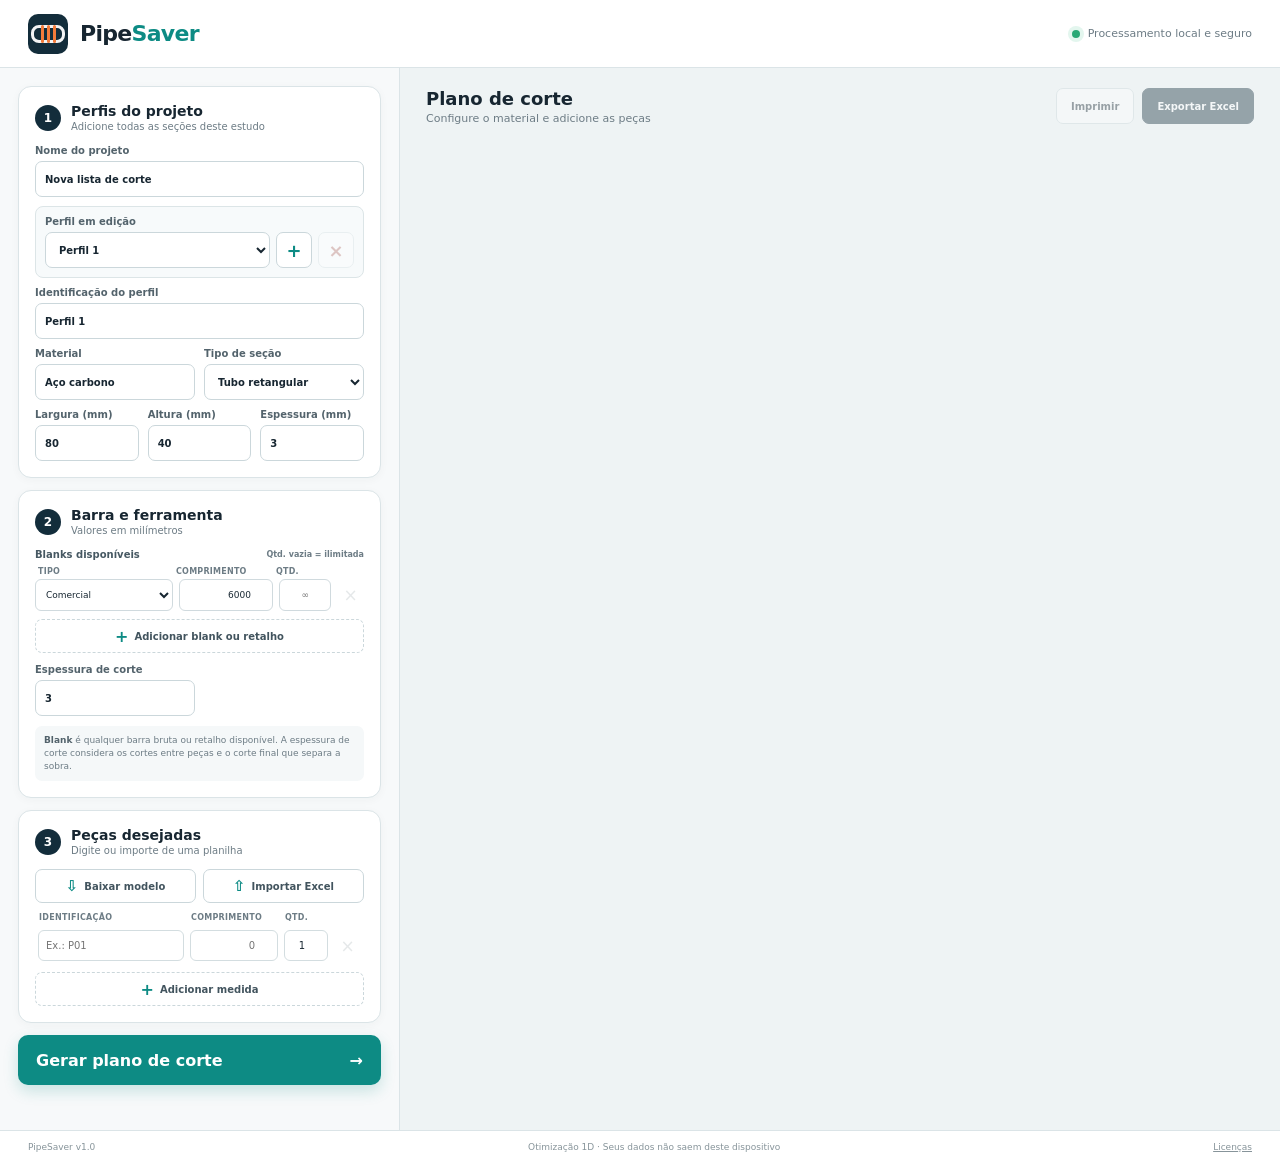
==== index.html @ cd0a976c "feat: cria PipeSaver com projetos multi-perfil" ====
<!doctype html>
<html lang="pt-BR">
<head>
  <meta charset="utf-8">
  <meta name="viewport" content="width=device-width, initial-scale=1">
  <meta name="description" content="PipeSaver — otimizador online de listas de corte para tubos, barras e perfis.">
  <title>PipeSaver — Lista de corte de tubos</title>
  <link rel="stylesheet" href="styles.css">
</head>
<body>
  <header class="topbar">
    <a class="brand" href="#" aria-label="PipeSaver">
      <span class="brand-mark" aria-hidden="true"><i></i><i></i><i></i></span>
      <span class="brand-name"><strong>Pipe</strong><b>Saver</b></span>
    </a>
    <div class="top-status"><span></span>Processamento local e seguro</div>
  </header>

  <main class="app-shell">
    <aside class="sidebar">
      <section class="panel">
        <div class="section-heading"><span>1</span><div><h2>Perfis do projeto</h2><p>Adicione todas as seções deste estudo</p></div></div>
        <label class="field full"><span>Nome do projeto</span><input id="projectName" value="Nova lista de corte" maxlength="80"></label>
        <div class="profile-switcher">
          <label class="field"><span>Perfil em edição</span><select id="profileSelect"></select></label>
          <button id="addProfileButton" type="button" title="Adicionar perfil" aria-label="Adicionar perfil">+</button>
          <button id="removeProfileButton" type="button" title="Remover perfil" aria-label="Remover perfil">×</button>
        </div>
        <label class="field full profile-name-field"><span>Identificação do perfil</span><input id="profileName" value="Perfil 1" maxlength="60" placeholder="Ex.: Tubo principal Ø60 × 3"></label>
        <div class="field-grid two">
          <label class="field"><span>Material</span><input id="material" value="Aço carbono" maxlength="50"></label>
          <label class="field"><span>Tipo de seção</span>
            <select id="sectionType">
              <option value="roundTube">Tubo redondo</option>
              <option value="squareTube">Tubo quadrado</option>
              <option value="rectTube" selected>Tubo retangular</option>
              <option value="roundBar">Barra redonda</option>
              <option value="flatBar">Barra chata</option>
              <option value="angle">Cantoneira</option>
              <option value="custom">Outro perfil</option>
            </select>
          </label>
        </div>
        <div id="dimensionFields" class="field-grid three dimensions"></div>
      </section>

      <section class="panel">
        <div class="section-heading"><span>2</span><div><h2>Barra e ferramenta</h2><p>Valores em milímetros</p></div></div>
        <div class="stock-heading"><strong>Blanks disponíveis</strong><small>Qtd. vazia = ilimitada</small></div>
        <div class="stock-columns"><span>Tipo</span><span>Comprimento</span><span>Qtd.</span><span></span></div>
        <div id="stockBody" class="stock-list"></div>
        <button id="addStockButton" class="add-row-button stock-add-button" type="button"><span>+</span> Adicionar blank ou retalho</button>
        <div class="tool-field">
          <label class="field"><span>Espessura de corte</span><input id="kerf" type="number" value="3" min="0" step="0.1"></label>
        </div>
        <p class="field-help"><strong>Blank</strong> é qualquer barra bruta ou retalho disponível. A espessura de corte considera os cortes entre peças e o corte final que separa a sobra.</p>
      </section>

      <section class="panel cuts-panel">
        <div class="section-heading"><span>3</span><div><h2>Peças desejadas</h2><p>Digite ou importe de uma planilha</p></div></div>
        <div class="import-actions">
          <button id="templateButton" class="ghost-button" type="button"><span aria-hidden="true">⇩</span> Baixar modelo</button>
          <label class="ghost-button import-button"><span aria-hidden="true">⇧</span> Importar Excel<input id="excelInput" type="file" accept=".xlsx,.xls,.csv" hidden></label>
        </div>
        <div class="cuts-table-wrap">
          <table class="cuts-table">
            <thead><tr><th>Identificação</th><th>Comprimento</th><th>Qtd.</th><th></th></tr></thead>
            <tbody id="cutsBody"></tbody>
          </table>
        </div>
        <button id="addCutButton" class="add-row-button" type="button"><span>+</span> Adicionar medida</button>
      </section>

      <button id="optimizeButton" class="primary-button" type="button"><span>Gerar plano de corte</span><span>→</span></button>
      <div id="message" class="message" role="status" aria-live="polite"></div>
    </aside>

    <section class="workspace">
      <div class="workspace-toolbar">
        <div><h1>Plano de corte</h1><p id="resultSubtitle">Configure o material e adicione as peças</p></div>
        <div class="toolbar-actions">
          <button id="printButton" class="secondary-button" disabled>Imprimir</button>
          <button id="exportButton" class="export-button" disabled>Exportar Excel</button>
        </div>
      </div>

      <section class="result-area">
        <div id="resultContent" hidden>
          <div class="metrics">
            <article><span class="metric-icon bars">▤</span><div><small>Barras necessárias</small><strong id="metricBars">—</strong></div></article>
            <article><span class="metric-icon usage">◔</span><div><small>Aproveitamento</small><strong id="metricUsage">—</strong></div></article>
            <article><span class="metric-icon pieces">◇</span><div><small>Peças</small><strong id="metricPieces">—</strong></div></article>
            <article><span class="metric-icon waste">↘</span><div><small>Sobra total</small><strong id="metricWaste">—</strong></div></article>
          </div>

          <div class="result-card visual-card">
            <div class="card-heading"><div><h2>Mapa das barras</h2><p>Cada cor representa uma medida da lista</p></div><span id="profileBadge" class="profile-badge"></span></div>
            <div id="barsVisual" class="bars-visual"></div>
          </div>

          <div class="result-card">
            <div class="card-heading"><div><h2>Lista de corte</h2><p>Padrões iguais são agrupados para facilitar a produção</p></div></div>
            <div class="result-table-wrap">
              <table class="result-table">
                <thead><tr><th>Perfil</th><th>Padrão</th><th>Blank utilizado</th><th>Qtd.</th><th>Sequência de cortes</th><th>Usado</th><th>Sobra/barra</th><th>Aproveitamento</th></tr></thead>
                <tbody id="patternsBody"></tbody>
              </table>
            </div>
          </div>
        </div>
      </section>
    </section>
  </main>

  <footer><span>PipeSaver v1.0</span><span>Otimização 1D · Seus dados não saem deste dispositivo</span><a href="THIRD_PARTY_NOTICES.md" target="_blank" rel="noopener">Licenças</a></footer>
  <script src="vendor/xlsx.full.min.js"></script>
  <script src="app.js"></script>
</body>
</html>
---- styles.css ----
:root {
  --ink: #172631;
  --muted: #6d7c85;
  --line: #dbe4e7;
  --panel: #fff;
  --bg: #eef3f4;
  --navy: #132d3b;
  --teal: #0d8b84;
  --teal-dark: #08726d;
  --teal-soft: #e8f7f5;
  --orange: #f47b3a;
  --danger: #bd453a;
  font-family: Inter, ui-sans-serif, system-ui, -apple-system, "Segoe UI", sans-serif;
}
* { box-sizing: border-box; }
html, body { min-height: 100%; }
body { margin: 0; color: var(--ink); background: var(--bg); }
button, input, select { font: inherit; }
button { color: inherit; }
.topbar { height: 68px; display: flex; align-items: center; justify-content: space-between; padding: 0 28px; background: #fff; border-bottom: 1px solid var(--line); }
.brand { display: flex; align-items: center; gap: 12px; color: inherit; text-decoration: none; }
.brand-mark { position: relative; width: 40px; height: 40px; display: flex; align-items: center; justify-content: center; gap: 3px; border-radius: 10px; background: var(--navy); overflow: hidden; }
.brand-mark::before { content: ''; position: absolute; width: 28px; height: 12px; border: 3px solid #fff; border-radius: 8px; opacity: .95; }
.brand-mark i { position: relative; z-index: 1; width: 3px; height: 18px; background: var(--orange); border-radius: 2px; }
.brand-name { display: flex; align-items: baseline; gap: 0; line-height: 1; white-space: nowrap; }
.brand strong, .brand b { display: block; margin: 0; font-size: 22px; letter-spacing: -.7px; }
.brand strong { font-weight: 800; }.brand b { color: var(--teal); }
.top-status { display: flex; align-items: center; gap: 8px; color: var(--muted); font-size: 11px; }
.top-status span { width: 8px; height: 8px; border-radius: 50%; background: #28a875; box-shadow: 0 0 0 4px #e3f6ee; }
.app-shell { min-height: calc(100vh - 100px); display: grid; grid-template-columns: 400px minmax(0,1fr); }
.sidebar { padding: 18px; overflow-y: auto; border-right: 1px solid var(--line); background: #f7f9fa; }
.panel { margin-bottom: 12px; padding: 16px; border: 1px solid var(--line); border-radius: 13px; background: var(--panel); box-shadow: 0 2px 10px rgba(21,45,58,.035); }
.section-heading { display: flex; align-items: center; gap: 10px; margin-bottom: 13px; }
.section-heading > span { flex: 0 0 26px; width: 26px; height: 26px; display: grid; place-items: center; border-radius: 50%; background: var(--navy); color: #fff; font-size: 12px; font-weight: 800; }
.section-heading h2 { margin: 0; font-size: 14px; }.section-heading p { margin: 2px 0 0; color: var(--muted); font-size: 10px; }
.field-grid { display: grid; gap: 9px; }.field-grid.two { grid-template-columns: 1fr 1fr; }.field-grid.three { grid-template-columns: repeat(3,1fr); }
.field { min-width: 0; display: block; color: #53636c; font-size: 10px; font-weight: 700; }.field.full { margin-bottom: 9px; }
.field input, .field select { width: 100%; height: 36px; margin-top: 5px; padding: 7px 9px; border: 1px solid #cbd7db; border-radius: 7px; outline: none; background: #fff; color: var(--ink); }
.field input:focus, .field select:focus, .cut-input:focus { border-color: var(--teal); box-shadow: 0 0 0 2px rgba(13,139,132,.11); }
.dimensions { margin-top: 9px; }.dimensions:empty { display: none; }
.profile-switcher { display: grid; grid-template-columns: minmax(0,1fr) 36px 36px; align-items: end; gap: 6px; margin-bottom: 9px; padding: 9px; border: 1px solid #dce5e7; border-radius: 8px; background: #f7fafb; }.profile-switcher button { width: 36px; height: 36px; padding: 0; border: 1px solid #cbd7db; border-radius: 7px; background: #fff; color: var(--teal); font-size: 18px; font-weight: 800; cursor: pointer; }.profile-switcher button:hover:not(:disabled) { border-color: var(--teal); background: var(--teal-soft); }.profile-switcher button:last-child { color: #a34d45; }.profile-switcher button:disabled { opacity: .3; cursor: default; }.profile-name-field { margin-top: 0; }
.field-help { margin: 10px 0 0; padding: 8px 9px; border-radius: 7px; background: #f5f8f9; color: var(--muted); font-size: 9px; line-height: 1.45; }.field-help strong { color: #52626b; }
.stock-heading { display: flex; align-items: center; justify-content: space-between; gap: 8px; margin-bottom: 7px; color: #465862; font-size: 10px; }.stock-heading small { color: var(--muted); font-size: 8px; font-weight: 600; }
.stock-columns, .stock-row { display: grid; grid-template-columns: minmax(0,1fr) 94px 52px 27px; gap: 6px; }
.stock-columns { padding: 0 3px 3px; color: var(--muted); font-size: 8px; font-weight: 750; text-transform: uppercase; letter-spacing: .03em; }
.stock-list { display: grid; gap: 6px; }.stock-row { align-items: center; }.stock-row input, .stock-row select { width: 100%; height: 32px; padding: 5px 6px; border: 1px solid #d0dade; border-radius: 6px; background: #fff; color: var(--ink); font-size: 9px; outline: none; }.stock-row input:focus, .stock-row select:focus { border-color: var(--teal); box-shadow: 0 0 0 2px rgba(13,139,132,.1); }.stock-length, .stock-quantity { text-align: right; }
.remove-stock { width: 27px; height: 31px; padding: 0; border: 0; border-radius: 5px; background: transparent; color: #99a6ac; font-size: 17px; cursor: pointer; }.remove-stock:hover:not(:disabled) { color: var(--danger); background: #fff0ee; }.remove-stock:disabled { opacity: .25; cursor: default; }
.stock-add-button { margin-top: 8px; }.tool-field { width: calc(50% - 5px); margin-top: 11px; }
.import-actions { display: grid; grid-template-columns: 1fr 1fr; gap: 7px; margin-bottom: 10px; }
.ghost-button, .add-row-button { min-height: 34px; display: flex; align-items: center; justify-content: center; gap: 6px; border: 1px solid #cbd7db; border-radius: 7px; background: #fff; color: #42545e; font-size: 10px; font-weight: 750; cursor: pointer; }
.ghost-button:hover, .add-row-button:hover { border-color: var(--teal); color: var(--teal-dark); background: var(--teal-soft); }
.ghost-button span { color: var(--teal); font-size: 15px; }.import-button { position: relative; }
.cuts-table-wrap { overflow: visible; }
table { width: 100%; border-collapse: collapse; }
.cuts-table th { padding: 0 4px 5px; color: var(--muted); font-size: 8px; font-weight: 750; text-align: left; text-transform: uppercase; letter-spacing: .035em; }
.cuts-table th:nth-child(2) { width: 94px; }.cuts-table th:nth-child(3) { width: 50px; }.cuts-table th:last-child { width: 28px; }
.cuts-table td { padding: 3px; }
.cut-input { width: 100%; height: 31px; padding: 5px 7px; border: 1px solid #d3dde0; border-radius: 6px; outline: none; color: var(--ink); font-size: 10px; }
.cut-length, .cut-quantity { text-align: right; }
.remove-cut { width: 27px; height: 30px; border: 0; border-radius: 5px; background: transparent; color: #99a6ac; font-size: 17px; cursor: pointer; }.remove-cut:hover:not(:disabled) { color: var(--danger); background: #fff0ee; }.remove-cut:disabled { opacity: .25; cursor: default; }
.add-row-button { width: 100%; margin-top: 8px; border-style: dashed; }.add-row-button span { color: var(--teal); font-size: 16px; }
.primary-button { width: 100%; height: 50px; display: flex; align-items: center; justify-content: space-between; padding: 0 18px; border: 0; border-radius: 10px; background: var(--teal); color: #fff; font-weight: 800; cursor: pointer; box-shadow: 0 6px 15px rgba(13,139,132,.2); }.primary-button:hover { background: var(--teal-dark); }.primary-button:disabled { opacity: .55; cursor: wait; }
.message { min-height: 19px; margin: 8px 4px 0; color: var(--muted); font-size: 10px; line-height: 1.4; }.message.error { color: var(--danger); }.message.success { color: #167458; }
.workspace { min-width: 0; padding: 0 26px 28px; background: var(--bg); }
.workspace-toolbar { min-height: 76px; display: flex; align-items: center; gap: 16px; }
.workspace-toolbar h1 { margin: 0; font-size: 18px; }.workspace-toolbar p { margin: 3px 0 0; color: var(--muted); font-size: 11px; }
.toolbar-actions { margin-left: auto; display: flex; gap: 8px; }.toolbar-actions button { height: 36px; padding: 0 14px; border-radius: 7px; font-size: 10px; font-weight: 750; cursor: pointer; }
.secondary-button { border: 1px solid #cbd7db; background: #fff; }.export-button { border: 1px solid var(--navy); background: var(--navy); color: #fff; }.toolbar-actions button:disabled { opacity: .4; cursor: default; }
.result-area { min-height: 0; }
.metrics { display: grid; grid-template-columns: repeat(4,1fr); gap: 12px; margin-bottom: 13px; }
.metrics article { min-width: 0; min-height: 69px; display: flex; align-items: center; gap: 11px; padding: 12px; border: 1px solid var(--line); border-radius: 10px; background: #fff; }
.metric-icon { flex: 0 0 37px; width: 37px; height: 37px; display: grid; place-items: center; border-radius: 8px; font-weight: 850; }.metric-icon.bars { color: var(--teal); background: var(--teal-soft); }.metric-icon.usage { color: var(--orange); background: #fff0e8; }.metric-icon.pieces { color: #5574a0; background: #edf3fb; }.metric-icon.waste { color: #916b32; background: #f8f2e7; }
.metrics small { display: block; overflow: hidden; color: var(--muted); font-size: 9px; white-space: nowrap; text-overflow: ellipsis; }.metrics strong { display: block; margin-top: 2px; font-size: 17px; }
.result-card { margin-bottom: 13px; padding: 17px; border: 1px solid var(--line); border-radius: 11px; background: #fff; box-shadow: 0 2px 10px rgba(21,45,58,.03); }
.card-heading { display: flex; align-items: center; gap: 12px; margin-bottom: 15px; }.card-heading h2 { margin: 0; font-size: 14px; }.card-heading p { margin: 3px 0 0; color: var(--muted); font-size: 10px; }
.profile-badge { margin-left: auto; padding: 6px 9px; border-radius: 6px; background: #f1f5f6; color: #53646d; font-size: 9px; font-weight: 750; }
.bars-visual { display: grid; gap: 13px; max-height: 410px; overflow-y: auto; padding-right: 5px; }
.profile-result-heading { display: flex; align-items: center; justify-content: space-between; gap: 12px; margin: 5px 0 -3px; padding: 8px 10px; border-left: 3px solid var(--teal); border-radius: 4px; background: #f2f7f7; color: #344952; font-size: 10px; font-weight: 800; }.profile-result-heading span { color: var(--muted); font-size: 8px; font-weight: 650; }
.bar-row { display: grid; grid-template-columns: 78px minmax(180px,1fr) 88px; align-items: center; gap: 10px; }
.bar-label { font-size: 9px; font-weight: 800; color: #52636c; }.bar-label small { display: block; margin-top: 2px; color: var(--muted); font-size: 7px; font-weight: 650; }.bar-track { position: relative; height: 35px; display: flex; overflow: hidden; border: 1px solid #9cafb5; border-radius: 6px; background: repeating-linear-gradient(135deg,#f2f5f6,#f2f5f6 5px,#e8edef 5px,#e8edef 10px); }
.bar-piece { position: relative; min-width: 2px; display: grid; place-items: center; border-right: 1px solid rgba(255,255,255,.9); color: #fff; font-size: 8px; font-weight: 800; text-shadow: 0 1px 2px rgba(0,0,0,.25); white-space: nowrap; overflow: hidden; }
.bar-kerf { flex: 0 0 auto; min-width: 1px; background: #243a45; opacity: .88; }
.bar-waste-label { color: var(--muted); font-size: 9px; text-align: right; }.bar-waste-label strong { color: #57676f; }
.result-table-wrap { overflow-x: auto; }.result-table { min-width: 790px; }.result-table th { padding: 8px 9px; border-bottom: 1px solid var(--line); background: #f7f9fa; color: #63727a; font-size: 8px; text-align: left; text-transform: uppercase; letter-spacing: .035em; }.result-table td { padding: 10px 9px; border-bottom: 1px solid #edf1f2; color: #40515a; font-size: 10px; vertical-align: top; }.result-table tr:last-child td { border-bottom: 0; }.pattern-code { color: var(--teal-dark); font-weight: 850; }.cut-sequence { line-height: 1.55; }.cut-chip { display: inline-block; margin: 0 4px 3px 0; padding: 3px 6px; border-radius: 4px; background: #eff4f5; white-space: nowrap; }
footer { height: 32px; display: flex; align-items: center; justify-content: space-between; padding: 0 28px; border-top: 1px solid var(--line); background: #fff; color: #87949a; font-size: 9px; } footer a { color: inherit; }
@media (max-width: 1050px) { .app-shell { grid-template-columns: 350px minmax(0,1fr); }.sidebar { padding: 13px; }.workspace { padding: 0 15px 20px; }.metrics { grid-template-columns: 1fr 1fr; }.top-status { display: none; } }
@media (max-width: 760px) { .topbar { height: 62px; padding: 0 15px; }.app-shell { display: block; }.sidebar { overflow: visible; border-right: 0; }.workspace { padding-top: 4px; }.bar-row { grid-template-columns: 45px minmax(150px,1fr); }.bar-waste-label { grid-column: 2; }.metrics { grid-template-columns: 1fr 1fr; } footer { padding: 0 15px; } }
@media print { .topbar, .sidebar, .toolbar-actions, footer { display: none !important; }.app-shell { display: block; }.workspace { padding: 0; }.result-card, .metrics article { break-inside: avoid; box-shadow: none; }.bars-visual { max-height: none; overflow: visible; } }
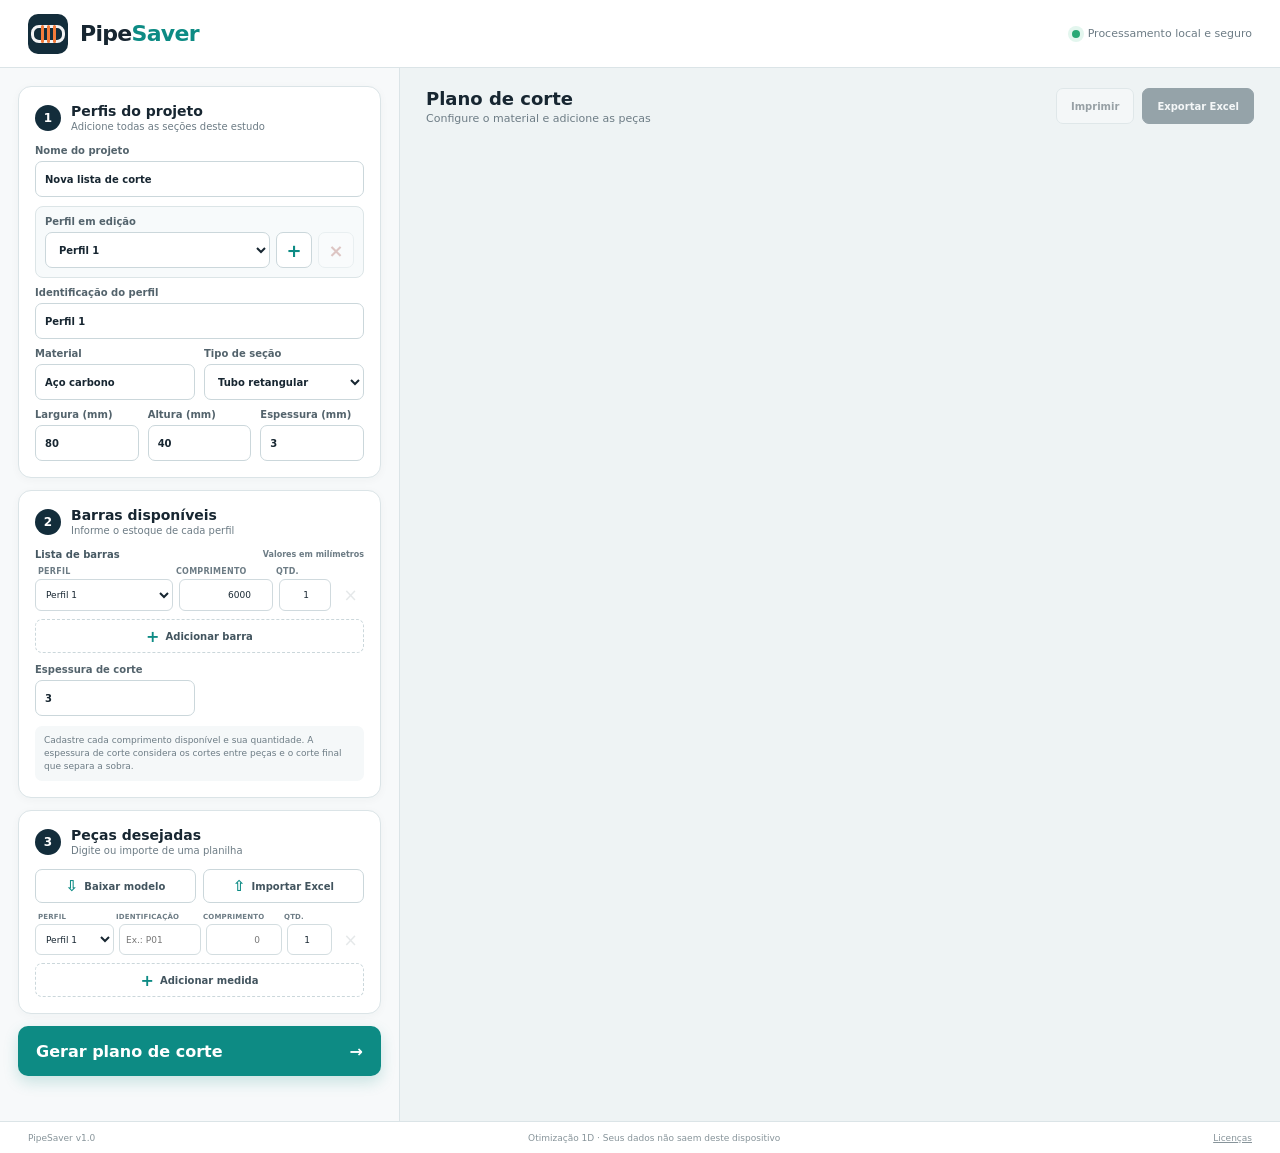
==== commit 354b3fb5: "feat: separa cadastros de perfis barras e cortes" ====
--- a/index.html
+++ b/index.html
@@ -45,15 +45,15 @@
       </section>
 
       <section class="panel">
-        <div class="section-heading"><span>2</span><div><h2>Barra e ferramenta</h2><p>Valores em milímetros</p></div></div>
-        <div class="stock-heading"><strong>Blanks disponíveis</strong><small>Qtd. vazia = ilimitada</small></div>
-        <div class="stock-columns"><span>Tipo</span><span>Comprimento</span><span>Qtd.</span><span></span></div>
+        <div class="section-heading"><span>2</span><div><h2>Barras disponíveis</h2><p>Informe o estoque de cada perfil</p></div></div>
+        <div class="stock-heading"><strong>Lista de barras</strong><small>Valores em milímetros</small></div>
+        <div class="stock-columns"><span>Perfil</span><span>Comprimento</span><span>Qtd.</span><span></span></div>
         <div id="stockBody" class="stock-list"></div>
-        <button id="addStockButton" class="add-row-button stock-add-button" type="button"><span>+</span> Adicionar blank ou retalho</button>
+        <button id="addStockButton" class="add-row-button stock-add-button" type="button"><span>+</span> Adicionar barra</button>
         <div class="tool-field">
           <label class="field"><span>Espessura de corte</span><input id="kerf" type="number" value="3" min="0" step="0.1"></label>
         </div>
-        <p class="field-help"><strong>Blank</strong> é qualquer barra bruta ou retalho disponível. A espessura de corte considera os cortes entre peças e o corte final que separa a sobra.</p>
+        <p class="field-help">Cadastre cada comprimento disponível e sua quantidade. A espessura de corte considera os cortes entre peças e o corte final que separa a sobra.</p>
       </section>
 
       <section class="panel cuts-panel">
@@ -62,12 +62,8 @@
           <button id="templateButton" class="ghost-button" type="button"><span aria-hidden="true">⇩</span> Baixar modelo</button>
           <label class="ghost-button import-button"><span aria-hidden="true">⇧</span> Importar Excel<input id="excelInput" type="file" accept=".xlsx,.xls,.csv" hidden></label>
         </div>
-        <div class="cuts-table-wrap">
-          <table class="cuts-table">
-            <thead><tr><th>Identificação</th><th>Comprimento</th><th>Qtd.</th><th></th></tr></thead>
-            <tbody id="cutsBody"></tbody>
-          </table>
-        </div>
+        <div class="cut-columns"><span>Perfil</span><span>Identificação</span><span>Comprimento</span><span>Qtd.</span><span></span></div>
+        <div id="cutsBody" class="cuts-list"></div>
         <button id="addCutButton" class="add-row-button" type="button"><span>+</span> Adicionar medida</button>
       </section>
 
@@ -87,7 +83,7 @@
       <section class="result-area">
         <div id="resultContent" hidden>
           <div class="metrics">
-            <article><span class="metric-icon bars">▤</span><div><small>Barras necessárias</small><strong id="metricBars">—</strong></div></article>
+            <article><span class="metric-icon bars">▤</span><div><small>Barras utilizadas</small><strong id="metricBars">—</strong></div></article>
             <article><span class="metric-icon usage">◔</span><div><small>Aproveitamento</small><strong id="metricUsage">—</strong></div></article>
             <article><span class="metric-icon pieces">◇</span><div><small>Peças</small><strong id="metricPieces">—</strong></div></article>
             <article><span class="metric-icon waste">↘</span><div><small>Sobra total</small><strong id="metricWaste">—</strong></div></article>
@@ -102,7 +98,7 @@
             <div class="card-heading"><div><h2>Lista de corte</h2><p>Padrões iguais são agrupados para facilitar a produção</p></div></div>
             <div class="result-table-wrap">
               <table class="result-table">
-                <thead><tr><th>Perfil</th><th>Padrão</th><th>Blank utilizado</th><th>Qtd.</th><th>Sequência de cortes</th><th>Usado</th><th>Sobra/barra</th><th>Aproveitamento</th></tr></thead>
+                <thead><tr><th>Perfil</th><th>Padrão</th><th>Barra utilizada</th><th>Qtd.</th><th>Sequência de cortes</th><th>Usado</th><th>Sobra/barra</th><th>Aproveitamento</th></tr></thead>
                 <tbody id="patternsBody"></tbody>
               </table>
             </div>
--- a/styles.css
+++ b/styles.css
@@ -50,15 +50,15 @@
 .ghost-button, .add-row-button { min-height: 34px; display: flex; align-items: center; justify-content: center; gap: 6px; border: 1px solid #cbd7db; border-radius: 7px; background: #fff; color: #42545e; font-size: 10px; font-weight: 750; cursor: pointer; }
 .ghost-button:hover, .add-row-button:hover { border-color: var(--teal); color: var(--teal-dark); background: var(--teal-soft); }
 .ghost-button span { color: var(--teal); font-size: 15px; }.import-button { position: relative; }
-.cuts-table-wrap { overflow: visible; }
-table { width: 100%; border-collapse: collapse; }
-.cuts-table th { padding: 0 4px 5px; color: var(--muted); font-size: 8px; font-weight: 750; text-align: left; text-transform: uppercase; letter-spacing: .035em; }
-.cuts-table th:nth-child(2) { width: 94px; }.cuts-table th:nth-child(3) { width: 50px; }.cuts-table th:last-child { width: 28px; }
-.cuts-table td { padding: 3px; }
-.cut-input { width: 100%; height: 31px; padding: 5px 7px; border: 1px solid #d3dde0; border-radius: 6px; outline: none; color: var(--ink); font-size: 10px; }
+.cut-columns, .cut-row { display: grid; grid-template-columns: minmax(0,1fr) 82px 76px 45px 27px; gap: 5px; }
+.cut-columns { padding: 0 3px 3px; color: var(--muted); font-size: 7px; font-weight: 750; text-transform: uppercase; letter-spacing: .025em; }
+.cuts-list { display: grid; gap: 6px; }
+.cut-row { align-items: center; }
+.cut-input { width: 100%; height: 31px; padding: 5px 6px; border: 1px solid #d3dde0; border-radius: 6px; outline: none; background: #fff; color: var(--ink); font-size: 9px; }
 .cut-length, .cut-quantity { text-align: right; }
 .remove-cut { width: 27px; height: 30px; border: 0; border-radius: 5px; background: transparent; color: #99a6ac; font-size: 17px; cursor: pointer; }.remove-cut:hover:not(:disabled) { color: var(--danger); background: #fff0ee; }.remove-cut:disabled { opacity: .25; cursor: default; }
 .add-row-button { width: 100%; margin-top: 8px; border-style: dashed; }.add-row-button span { color: var(--teal); font-size: 16px; }
+table { width: 100%; border-collapse: collapse; }
 .primary-button { width: 100%; height: 50px; display: flex; align-items: center; justify-content: space-between; padding: 0 18px; border: 0; border-radius: 10px; background: var(--teal); color: #fff; font-weight: 800; cursor: pointer; box-shadow: 0 6px 15px rgba(13,139,132,.2); }.primary-button:hover { background: var(--teal-dark); }.primary-button:disabled { opacity: .55; cursor: wait; }
 .message { min-height: 19px; margin: 8px 4px 0; color: var(--muted); font-size: 10px; line-height: 1.4; }.message.error { color: var(--danger); }.message.success { color: #167458; }
 .workspace { min-width: 0; padding: 0 26px 28px; background: var(--bg); }
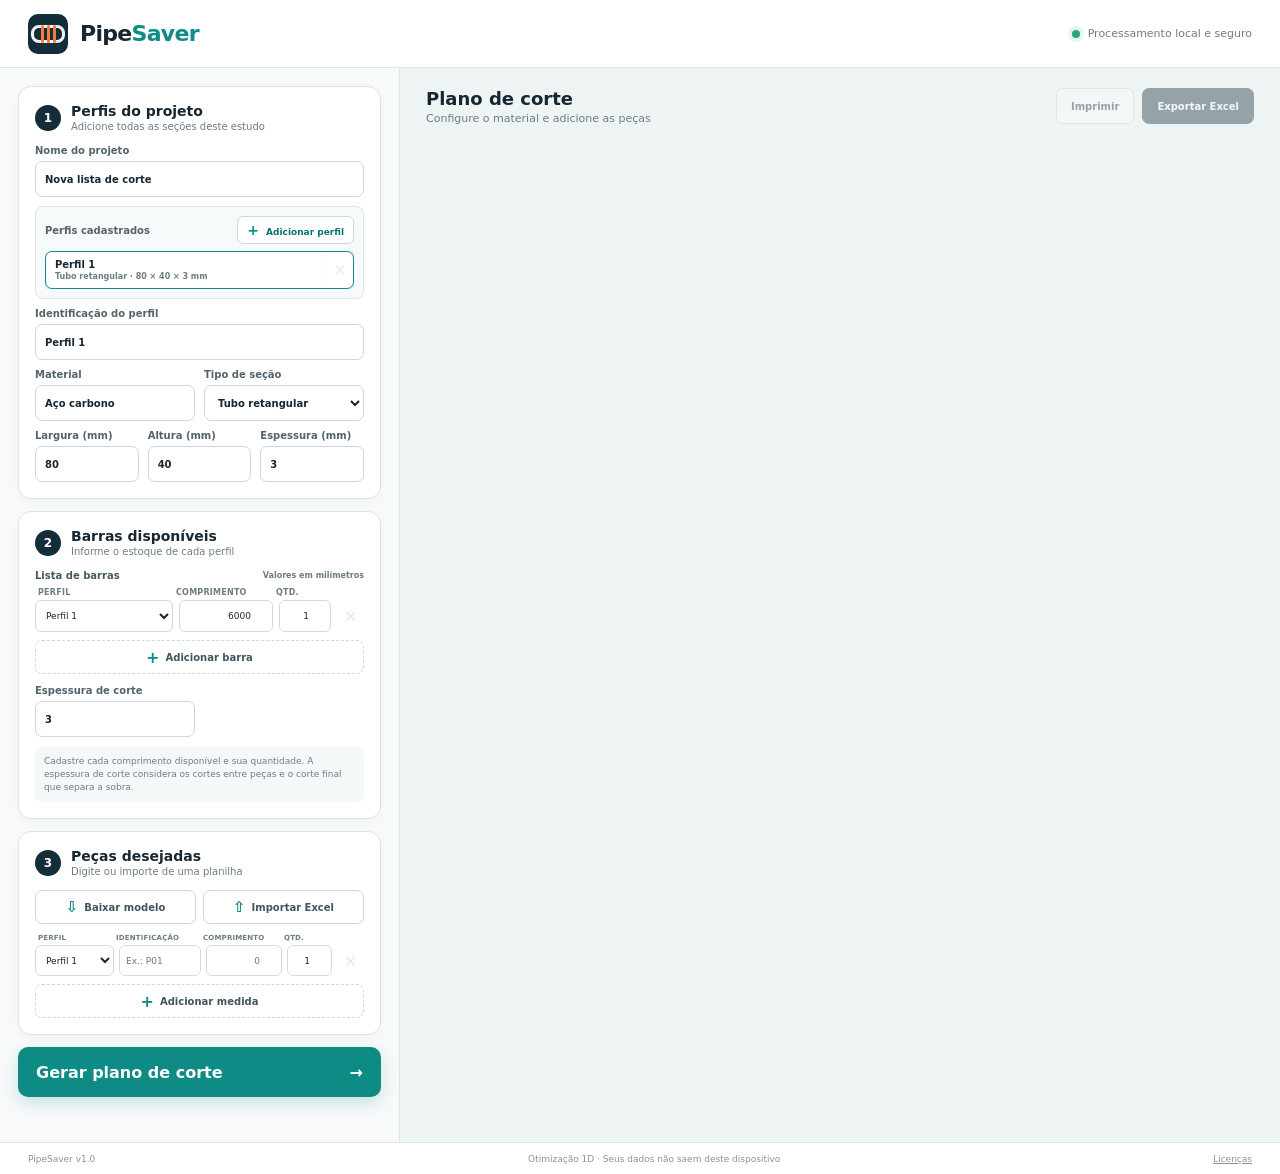
==== commit 25506558: "feat: exibe perfis cadastrados em lista" ====
--- a/index.html
+++ b/index.html
@@ -22,9 +22,8 @@
         <div class="section-heading"><span>1</span><div><h2>Perfis do projeto</h2><p>Adicione todas as seções deste estudo</p></div></div>
         <label class="field full"><span>Nome do projeto</span><input id="projectName" value="Nova lista de corte" maxlength="80"></label>
         <div class="profile-switcher">
-          <label class="field"><span>Perfil em edição</span><select id="profileSelect"></select></label>
-          <button id="addProfileButton" type="button" title="Adicionar perfil" aria-label="Adicionar perfil">+</button>
-          <button id="removeProfileButton" type="button" title="Remover perfil" aria-label="Remover perfil">×</button>
+          <div class="profile-list-heading"><span>Perfis cadastrados</span><button id="addProfileButton" type="button"><b>+</b> Adicionar perfil</button></div>
+          <div id="profileList" class="profile-list" role="listbox" aria-label="Perfis cadastrados"></div>
         </div>
         <label class="field full profile-name-field"><span>Identificação do perfil</span><input id="profileName" value="Perfil 1" maxlength="60" placeholder="Ex.: Tubo principal Ø60 × 3"></label>
         <div class="field-grid two">
--- a/styles.css
+++ b/styles.css
@@ -38,7 +38,15 @@
 .field input, .field select { width: 100%; height: 36px; margin-top: 5px; padding: 7px 9px; border: 1px solid #cbd7db; border-radius: 7px; outline: none; background: #fff; color: var(--ink); }
 .field input:focus, .field select:focus, .cut-input:focus { border-color: var(--teal); box-shadow: 0 0 0 2px rgba(13,139,132,.11); }
 .dimensions { margin-top: 9px; }.dimensions:empty { display: none; }
-.profile-switcher { display: grid; grid-template-columns: minmax(0,1fr) 36px 36px; align-items: end; gap: 6px; margin-bottom: 9px; padding: 9px; border: 1px solid #dce5e7; border-radius: 8px; background: #f7fafb; }.profile-switcher button { width: 36px; height: 36px; padding: 0; border: 1px solid #cbd7db; border-radius: 7px; background: #fff; color: var(--teal); font-size: 18px; font-weight: 800; cursor: pointer; }.profile-switcher button:hover:not(:disabled) { border-color: var(--teal); background: var(--teal-soft); }.profile-switcher button:last-child { color: #a34d45; }.profile-switcher button:disabled { opacity: .3; cursor: default; }.profile-name-field { margin-top: 0; }
+.profile-switcher { margin-bottom: 9px; padding: 9px; border: 1px solid #dce5e7; border-radius: 8px; background: #f7fafb; }
+.profile-list-heading { display: flex; align-items: center; justify-content: space-between; gap: 8px; margin-bottom: 7px; color: #53636c; font-size: 10px; font-weight: 750; }
+.profile-list-heading button { min-height: 28px; padding: 0 9px; border: 1px solid #cbd7db; border-radius: 6px; background: #fff; color: var(--teal-dark); font-size: 9px; font-weight: 800; cursor: pointer; }.profile-list-heading button b { margin-right: 4px; color: var(--teal); font-size: 14px; }.profile-list-heading button:hover { border-color: var(--teal); background: var(--teal-soft); }
+.profile-list { max-height: 158px; display: grid; gap: 5px; overflow-y: auto; }
+.profile-list-item { min-width: 0; display: grid; grid-template-columns: minmax(0,1fr) 27px; align-items: stretch; border: 1px solid #d4dfe2; border-radius: 7px; background: #fff; overflow: hidden; }
+.profile-list-item.active { border-color: var(--teal); box-shadow: 0 0 0 2px rgba(13,139,132,.1); }
+.profile-list-select { min-width: 0; padding: 7px 9px; border: 0; background: transparent; color: var(--ink); text-align: left; cursor: pointer; }.profile-list-select strong, .profile-list-select small { display: block; overflow: hidden; text-overflow: ellipsis; white-space: nowrap; }.profile-list-select strong { font-size: 10px; }.profile-list-select small { margin-top: 2px; color: var(--muted); font-size: 8px; font-weight: 600; }
+.profile-list-remove { width: 27px; border: 0; border-left: 1px solid #edf1f2; background: transparent; color: #a5b0b5; font-size: 15px; cursor: pointer; }.profile-list-remove:hover:not(:disabled) { color: var(--danger); background: #fff0ee; }.profile-list-remove:disabled { opacity: .25; cursor: default; }
+.profile-name-field { margin-top: 0; }
 .field-help { margin: 10px 0 0; padding: 8px 9px; border-radius: 7px; background: #f5f8f9; color: var(--muted); font-size: 9px; line-height: 1.45; }.field-help strong { color: #52626b; }
 .stock-heading { display: flex; align-items: center; justify-content: space-between; gap: 8px; margin-bottom: 7px; color: #465862; font-size: 10px; }.stock-heading small { color: var(--muted); font-size: 8px; font-weight: 600; }
 .stock-columns, .stock-row { display: grid; grid-template-columns: minmax(0,1fr) 94px 52px 27px; gap: 6px; }
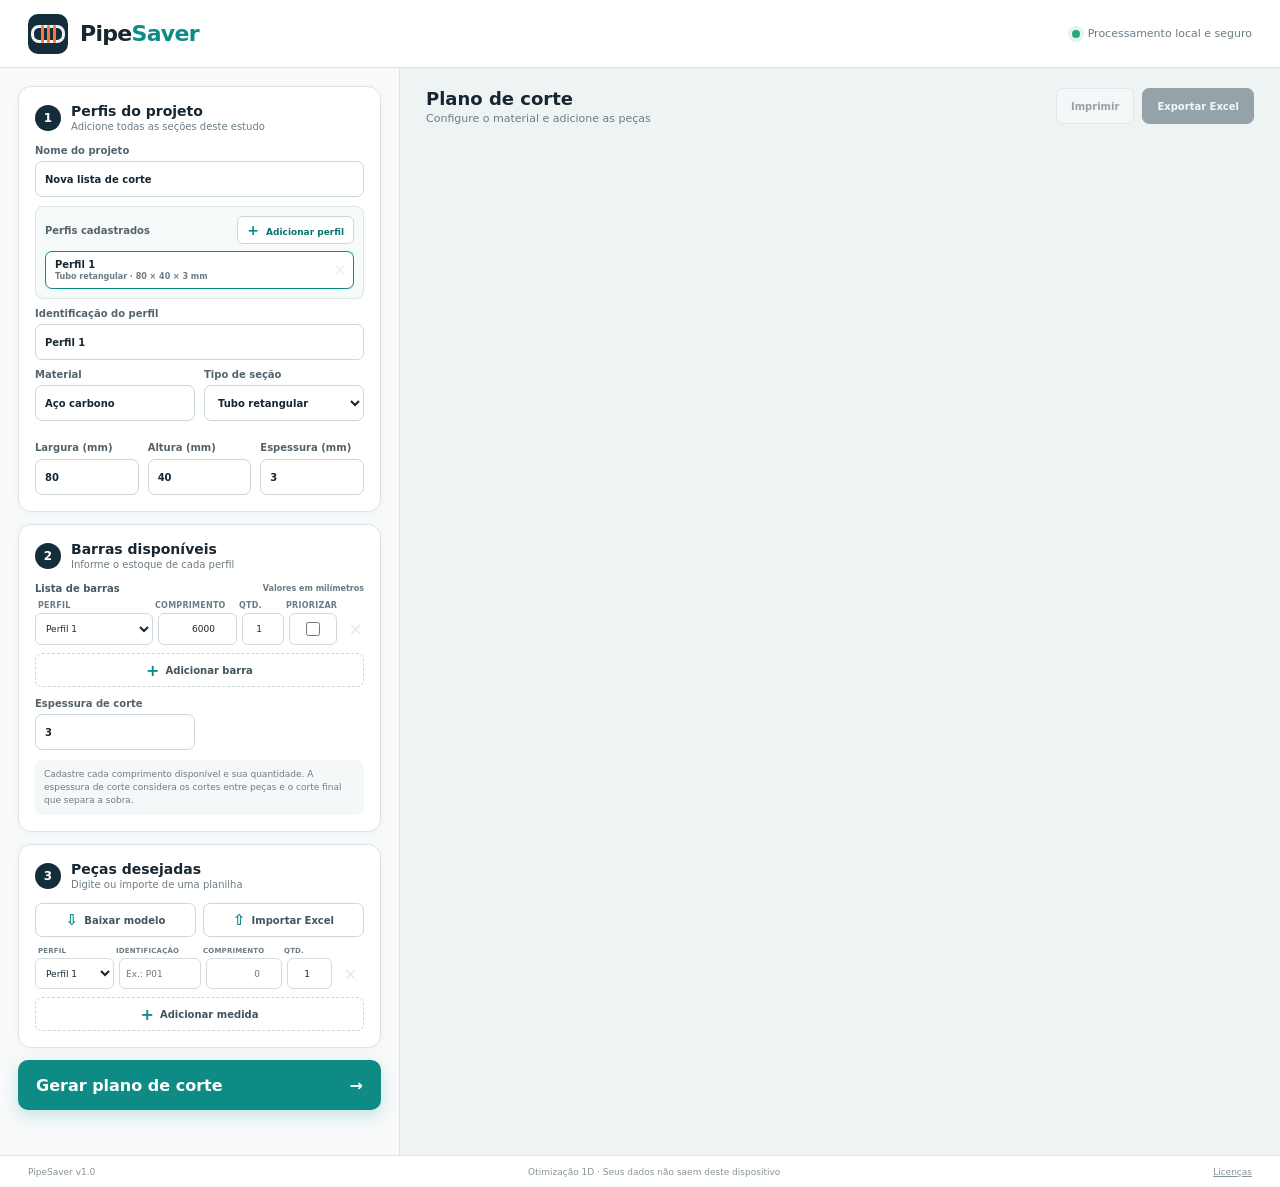
==== commit 4466e020: "feat: permite priorizar barras disponiveis" ====
--- a/index.html
+++ b/index.html
@@ -46,7 +46,7 @@
       <section class="panel">
         <div class="section-heading"><span>2</span><div><h2>Barras disponíveis</h2><p>Informe o estoque de cada perfil</p></div></div>
         <div class="stock-heading"><strong>Lista de barras</strong><small>Valores em milímetros</small></div>
-        <div class="stock-columns"><span>Perfil</span><span>Comprimento</span><span>Qtd.</span><span></span></div>
+        <div class="stock-columns"><span>Perfil</span><span>Comprimento</span><span>Qtd.</span><span>Priorizar</span><span></span></div>
         <div id="stockBody" class="stock-list"></div>
         <button id="addStockButton" class="add-row-button stock-add-button" type="button"><span>+</span> Adicionar barra</button>
         <div class="tool-field">
--- a/styles.css
+++ b/styles.css
@@ -37,7 +37,7 @@
 .field { min-width: 0; display: block; color: #53636c; font-size: 10px; font-weight: 700; }.field.full { margin-bottom: 9px; }
 .field input, .field select { width: 100%; height: 36px; margin-top: 5px; padding: 7px 9px; border: 1px solid #cbd7db; border-radius: 7px; outline: none; background: #fff; color: var(--ink); }
 .field input:focus, .field select:focus, .cut-input:focus { border-color: var(--teal); box-shadow: 0 0 0 2px rgba(13,139,132,.11); }
-.dimensions { margin-top: 9px; }.dimensions:empty { display: none; }
+.dimensions { margin-top: 9px; }.dimensions:empty { display: none; }.dimensions .field > span { min-height: 24px; display: flex; align-items: flex-end; line-height: 1.2; }
 .profile-switcher { margin-bottom: 9px; padding: 9px; border: 1px solid #dce5e7; border-radius: 8px; background: #f7fafb; }
 .profile-list-heading { display: flex; align-items: center; justify-content: space-between; gap: 8px; margin-bottom: 7px; color: #53636c; font-size: 10px; font-weight: 750; }
 .profile-list-heading button { min-height: 28px; padding: 0 9px; border: 1px solid #cbd7db; border-radius: 6px; background: #fff; color: var(--teal-dark); font-size: 9px; font-weight: 800; cursor: pointer; }.profile-list-heading button b { margin-right: 4px; color: var(--teal); font-size: 14px; }.profile-list-heading button:hover { border-color: var(--teal); background: var(--teal-soft); }
@@ -49,9 +49,10 @@
 .profile-name-field { margin-top: 0; }
 .field-help { margin: 10px 0 0; padding: 8px 9px; border-radius: 7px; background: #f5f8f9; color: var(--muted); font-size: 9px; line-height: 1.45; }.field-help strong { color: #52626b; }
 .stock-heading { display: flex; align-items: center; justify-content: space-between; gap: 8px; margin-bottom: 7px; color: #465862; font-size: 10px; }.stock-heading small { color: var(--muted); font-size: 8px; font-weight: 600; }
-.stock-columns, .stock-row { display: grid; grid-template-columns: minmax(0,1fr) 94px 52px 27px; gap: 6px; }
+.stock-columns, .stock-row { display: grid; grid-template-columns: minmax(0,1fr) 79px 42px 48px 22px; gap: 5px; }
 .stock-columns { padding: 0 3px 3px; color: var(--muted); font-size: 8px; font-weight: 750; text-transform: uppercase; letter-spacing: .03em; }
 .stock-list { display: grid; gap: 6px; }.stock-row { align-items: center; }.stock-row input, .stock-row select { width: 100%; height: 32px; padding: 5px 6px; border: 1px solid #d0dade; border-radius: 6px; background: #fff; color: var(--ink); font-size: 9px; outline: none; }.stock-row input:focus, .stock-row select:focus { border-color: var(--teal); box-shadow: 0 0 0 2px rgba(13,139,132,.1); }.stock-length, .stock-quantity { text-align: right; }
+.stock-priority-label { height: 32px; display: flex; align-items: center; justify-content: center; border: 1px solid #d0dade; border-radius: 6px; background: #fff; cursor: pointer; }.stock-priority-label:has(input:checked) { border-color: var(--teal); background: var(--teal-soft); }.stock-priority-label input { width: 14px; height: 14px; margin: 0; padding: 0; accent-color: var(--teal); cursor: pointer; }
 .remove-stock { width: 27px; height: 31px; padding: 0; border: 0; border-radius: 5px; background: transparent; color: #99a6ac; font-size: 17px; cursor: pointer; }.remove-stock:hover:not(:disabled) { color: var(--danger); background: #fff0ee; }.remove-stock:disabled { opacity: .25; cursor: default; }
 .stock-add-button { margin-top: 8px; }.tool-field { width: calc(50% - 5px); margin-top: 11px; }
 .import-actions { display: grid; grid-template-columns: 1fr 1fr; gap: 7px; margin-bottom: 10px; }
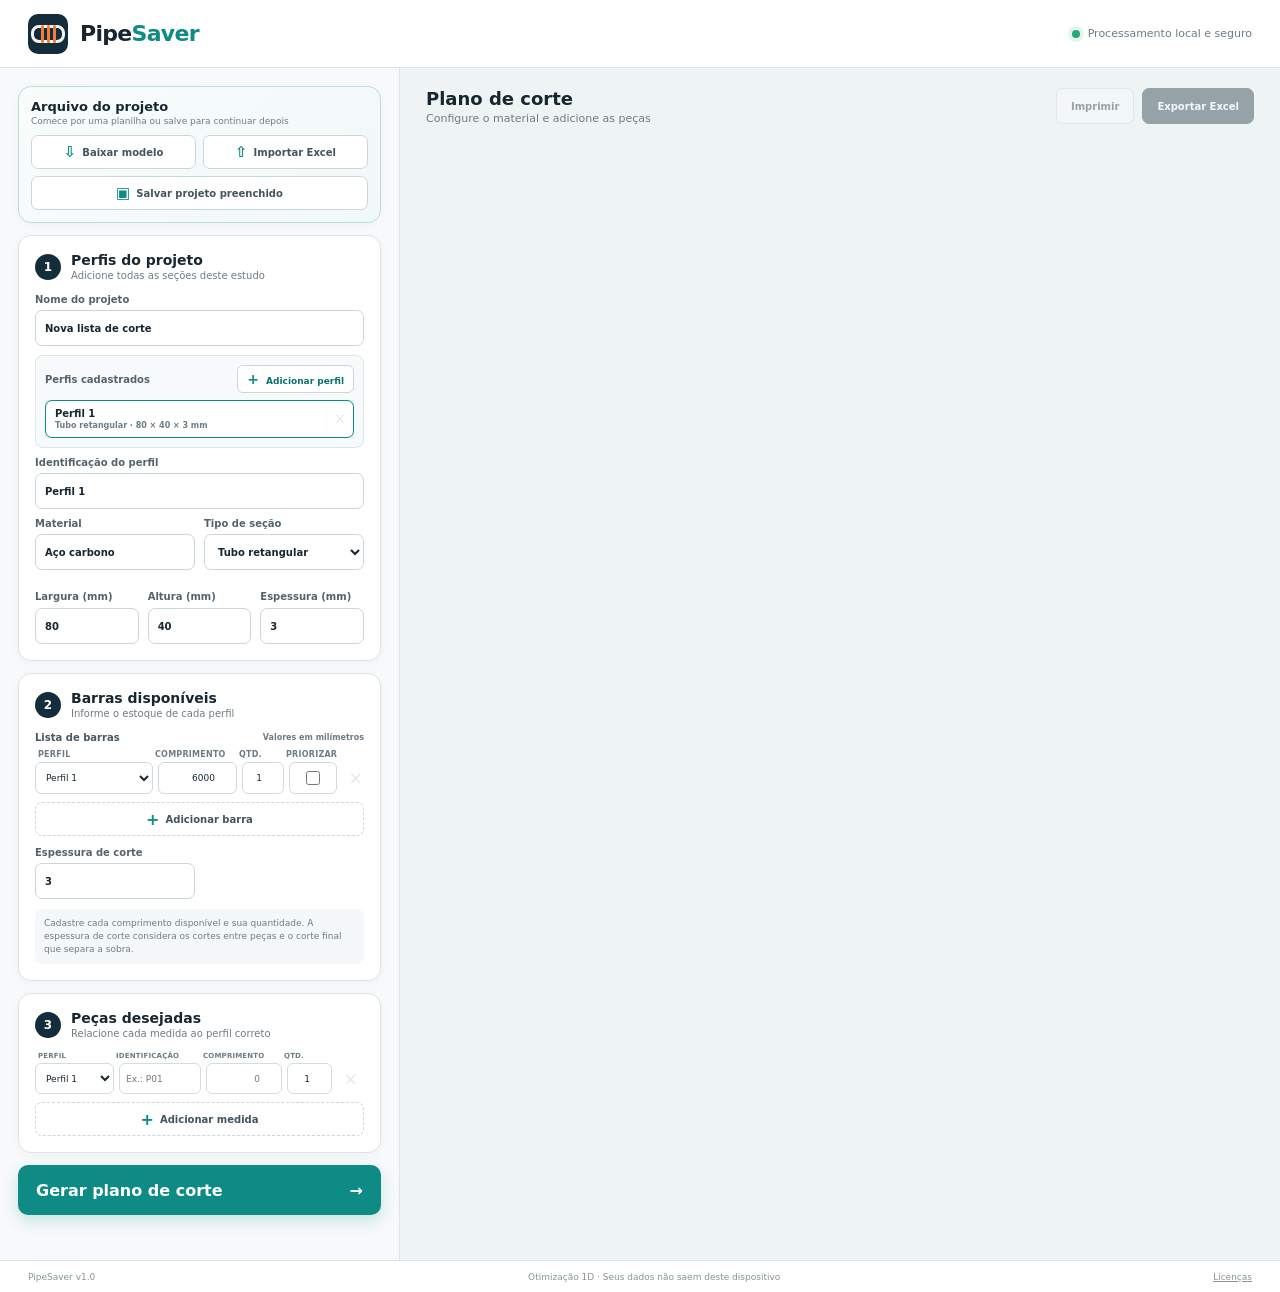
==== commit 820e3ba5: "feat: salva e restaura projetos completos por Excel" ====
--- a/index.html
+++ b/index.html
@@ -18,6 +18,15 @@
 
   <main class="app-shell">
     <aside class="sidebar">
+      <section class="panel project-file-panel">
+        <div class="project-file-heading"><div><h2>Arquivo do projeto</h2><p>Comece por uma planilha ou salve para continuar depois</p></div></div>
+        <div class="import-actions">
+          <button id="templateButton" class="ghost-button" type="button"><span aria-hidden="true">⇩</span> Baixar modelo</button>
+          <label class="ghost-button import-button"><span aria-hidden="true">⇧</span> Importar Excel<input id="excelInput" type="file" accept=".xlsx,.xls,.csv" hidden></label>
+          <button id="saveProjectButton" class="ghost-button save-project-button" type="button"><span aria-hidden="true">▣</span> Salvar projeto preenchido</button>
+        </div>
+      </section>
+
       <section class="panel">
         <div class="section-heading"><span>1</span><div><h2>Perfis do projeto</h2><p>Adicione todas as seções deste estudo</p></div></div>
         <label class="field full"><span>Nome do projeto</span><input id="projectName" value="Nova lista de corte" maxlength="80"></label>
@@ -56,11 +65,7 @@
       </section>
 
       <section class="panel cuts-panel">
-        <div class="section-heading"><span>3</span><div><h2>Peças desejadas</h2><p>Digite ou importe de uma planilha</p></div></div>
-        <div class="import-actions">
-          <button id="templateButton" class="ghost-button" type="button"><span aria-hidden="true">⇩</span> Baixar modelo</button>
-          <label class="ghost-button import-button"><span aria-hidden="true">⇧</span> Importar Excel<input id="excelInput" type="file" accept=".xlsx,.xls,.csv" hidden></label>
-        </div>
+        <div class="section-heading"><span>3</span><div><h2>Peças desejadas</h2><p>Relacione cada medida ao perfil correto</p></div></div>
         <div class="cut-columns"><span>Perfil</span><span>Identificação</span><span>Comprimento</span><span>Qtd.</span><span></span></div>
         <div id="cutsBody" class="cuts-list"></div>
         <button id="addCutButton" class="add-row-button" type="button"><span>+</span> Adicionar medida</button>
--- a/styles.css
+++ b/styles.css
@@ -56,6 +56,8 @@
 .remove-stock { width: 27px; height: 31px; padding: 0; border: 0; border-radius: 5px; background: transparent; color: #99a6ac; font-size: 17px; cursor: pointer; }.remove-stock:hover:not(:disabled) { color: var(--danger); background: #fff0ee; }.remove-stock:disabled { opacity: .25; cursor: default; }
 .stock-add-button { margin-top: 8px; }.tool-field { width: calc(50% - 5px); margin-top: 11px; }
 .import-actions { display: grid; grid-template-columns: 1fr 1fr; gap: 7px; margin-bottom: 10px; }
+.save-project-button { grid-column: 1 / -1; background: var(--teal-soft); border-color: #b9deda; color: var(--teal-dark); }
+.project-file-panel { padding: 12px; border-color: #b9deda; background: linear-gradient(135deg,#f8fdfc,#f1f8f8); }.project-file-heading h2 { margin: 0; font-size: 13px; }.project-file-heading p { margin: 2px 0 9px; color: var(--muted); font-size: 9px; }.project-file-panel .import-actions { margin-bottom: 0; }
 .ghost-button, .add-row-button { min-height: 34px; display: flex; align-items: center; justify-content: center; gap: 6px; border: 1px solid #cbd7db; border-radius: 7px; background: #fff; color: #42545e; font-size: 10px; font-weight: 750; cursor: pointer; }
 .ghost-button:hover, .add-row-button:hover { border-color: var(--teal); color: var(--teal-dark); background: var(--teal-soft); }
 .ghost-button span { color: var(--teal); font-size: 15px; }.import-button { position: relative; }
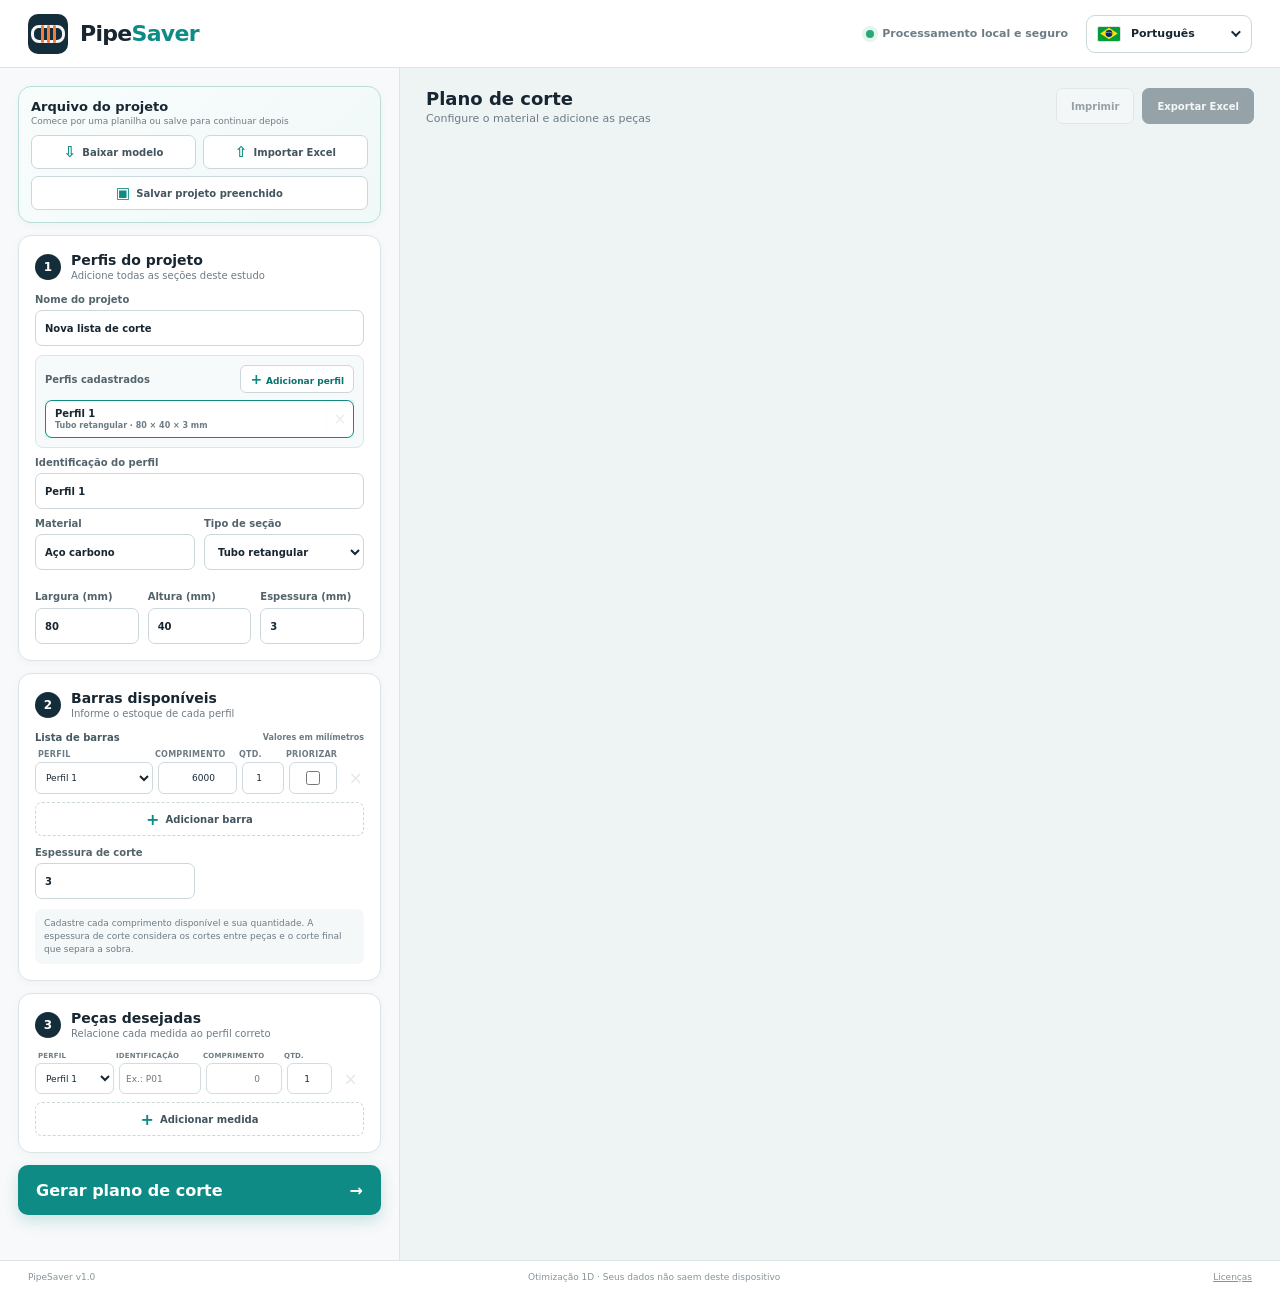
==== commit 2a37031f: "feat: adiciona interface em 12 idiomas" ====
--- a/index.html
+++ b/index.html
@@ -13,39 +13,63 @@
       <span class="brand-mark" aria-hidden="true"><i></i><i></i><i></i></span>
       <span class="brand-name"><strong>Pipe</strong><b>Saver</b></span>
     </a>
-    <div class="top-status"><span></span>Processamento local e seguro</div>
+    <div class="topbar-actions">
+      <div class="top-status"><span></span><b data-i18n="localProcessing">Processamento local e seguro</b></div>
+      <div id="languagePicker" class="language-picker">
+        <button id="languageButton" class="language-trigger" type="button" aria-haspopup="listbox" aria-expanded="false" aria-label="Idioma: Português">
+          <img id="currentFlag" src="flags/br.svg" alt=""><span id="currentLanguage">Português</span><i aria-hidden="true"></i>
+        </button>
+        <div id="languageMenu" class="language-menu" role="listbox" aria-label="Idioma" hidden>
+          <button type="button" role="option" data-language="pt-BR"><img src="flags/br.svg" alt="">Português</button>
+          <button type="button" role="option" data-language="en-US"><img src="flags/us.svg" alt="">English</button>
+          <button type="button" role="option" data-language="es-ES"><img src="flags/es.svg" alt="">Español</button>
+          <button type="button" role="option" data-language="zh-CN"><img src="flags/cn.svg" alt="">中文</button>
+          <button type="button" role="option" data-language="hi-IN"><img src="flags/in.svg" alt="">हिन्दी</button>
+          <button type="button" role="option" data-language="ar-SA"><img src="flags/sa.svg" alt="">العربية</button>
+          <button type="button" role="option" data-language="fr-FR"><img src="flags/fr.svg" alt="">Français</button>
+          <button type="button" role="option" data-language="bn-BD"><img src="flags/bd.svg" alt="">বাংলা</button>
+          <button type="button" role="option" data-language="ru-RU"><img src="flags/ru.svg" alt="">Русский</button>
+          <button type="button" role="option" data-language="de-DE"><img src="flags/de.svg" alt="">Deutsch</button>
+          <button type="button" role="option" data-language="it-IT"><img src="flags/it.svg" alt="">Italiano</button>
+          <button type="button" role="option" data-language="ja-JP"><img src="flags/jp.svg" alt="">日本語</button>
+        </div>
+        <select id="languageSelect" class="language-native-select" aria-label="Idioma" tabindex="-1">
+          <option value="pt-BR">Português</option><option value="en-US">English</option><option value="es-ES">Español</option><option value="zh-CN">中文</option><option value="hi-IN">हिन्दी</option><option value="ar-SA">العربية</option><option value="fr-FR">Français</option><option value="bn-BD">বাংলা</option><option value="ru-RU">Русский</option><option value="de-DE">Deutsch</option><option value="it-IT">Italiano</option><option value="ja-JP">日本語</option>
+        </select>
+      </div>
+    </div>
   </header>
 
   <main class="app-shell">
     <aside class="sidebar">
       <section class="panel project-file-panel">
-        <div class="project-file-heading"><div><h2>Arquivo do projeto</h2><p>Comece por uma planilha ou salve para continuar depois</p></div></div>
+        <div class="project-file-heading"><div><h2 data-i18n="projectFile">Arquivo do projeto</h2><p data-i18n="projectFileHelp">Comece por uma planilha ou salve para continuar depois</p></div></div>
         <div class="import-actions">
-          <button id="templateButton" class="ghost-button" type="button"><span aria-hidden="true">⇩</span> Baixar modelo</button>
-          <label class="ghost-button import-button"><span aria-hidden="true">⇧</span> Importar Excel<input id="excelInput" type="file" accept=".xlsx,.xls,.csv" hidden></label>
-          <button id="saveProjectButton" class="ghost-button save-project-button" type="button"><span aria-hidden="true">▣</span> Salvar projeto preenchido</button>
+          <button id="templateButton" class="ghost-button" type="button"><span aria-hidden="true">⇩</span><b data-i18n="downloadTemplate">Baixar modelo</b></button>
+          <label class="ghost-button import-button"><span aria-hidden="true">⇧</span><b data-i18n="importExcel">Importar Excel</b><input id="excelInput" type="file" accept=".xlsx,.xls,.csv" hidden></label>
+          <button id="saveProjectButton" class="ghost-button save-project-button" type="button"><span aria-hidden="true">▣</span><b data-i18n="saveProject">Salvar projeto preenchido</b></button>
         </div>
       </section>
 
       <section class="panel">
-        <div class="section-heading"><span>1</span><div><h2>Perfis do projeto</h2><p>Adicione todas as seções deste estudo</p></div></div>
-        <label class="field full"><span>Nome do projeto</span><input id="projectName" value="Nova lista de corte" maxlength="80"></label>
+        <div class="section-heading"><span>1</span><div><h2 data-i18n="projectProfiles">Perfis do projeto</h2><p data-i18n="projectProfilesHelp">Adicione todas as seções deste estudo</p></div></div>
+        <label class="field full"><span data-i18n="projectName">Nome do projeto</span><input id="projectName" value="Nova lista de corte" maxlength="80"></label>
         <div class="profile-switcher">
-          <div class="profile-list-heading"><span>Perfis cadastrados</span><button id="addProfileButton" type="button"><b>+</b> Adicionar perfil</button></div>
+          <div class="profile-list-heading"><span data-i18n="registeredProfiles">Perfis cadastrados</span><button id="addProfileButton" type="button"><b>+</b><span data-i18n="addProfile">Adicionar perfil</span></button></div>
           <div id="profileList" class="profile-list" role="listbox" aria-label="Perfis cadastrados"></div>
         </div>
-        <label class="field full profile-name-field"><span>Identificação do perfil</span><input id="profileName" value="Perfil 1" maxlength="60" placeholder="Ex.: Tubo principal Ø60 × 3"></label>
+        <label class="field full profile-name-field"><span data-i18n="profileIdentification">Identificação do perfil</span><input id="profileName" value="Perfil 1" maxlength="60" placeholder="Ex.: Tubo principal Ø60 × 3" data-i18n-placeholder="profilePlaceholder"></label>
         <div class="field-grid two">
-          <label class="field"><span>Material</span><input id="material" value="Aço carbono" maxlength="50"></label>
-          <label class="field"><span>Tipo de seção</span>
+          <label class="field"><span data-i18n="material">Material</span><input id="material" value="Aço carbono" maxlength="50"></label>
+          <label class="field"><span data-i18n="sectionType">Tipo de seção</span>
             <select id="sectionType">
-              <option value="roundTube">Tubo redondo</option>
-              <option value="squareTube">Tubo quadrado</option>
-              <option value="rectTube" selected>Tubo retangular</option>
-              <option value="roundBar">Barra redonda</option>
-              <option value="flatBar">Barra chata</option>
-              <option value="angle">Cantoneira</option>
-              <option value="custom">Outro perfil</option>
+              <option value="roundTube" data-i18n="roundTube">Tubo redondo</option>
+              <option value="squareTube" data-i18n="squareTube">Tubo quadrado</option>
+              <option value="rectTube" selected data-i18n="rectTube">Tubo retangular</option>
+              <option value="roundBar" data-i18n="roundBar">Barra redonda</option>
+              <option value="flatBar" data-i18n="flatBar">Barra chata</option>
+              <option value="angle" data-i18n="angle">Cantoneira</option>
+              <option value="custom" data-i18n="customProfile">Outro perfil</option>
             </select>
           </label>
         </div>
@@ -53,56 +77,56 @@
       </section>
 
       <section class="panel">
-        <div class="section-heading"><span>2</span><div><h2>Barras disponíveis</h2><p>Informe o estoque de cada perfil</p></div></div>
-        <div class="stock-heading"><strong>Lista de barras</strong><small>Valores em milímetros</small></div>
-        <div class="stock-columns"><span>Perfil</span><span>Comprimento</span><span>Qtd.</span><span>Priorizar</span><span></span></div>
+        <div class="section-heading"><span>2</span><div><h2 data-i18n="availableBars">Barras disponíveis</h2><p data-i18n="availableBarsHelp">Informe o estoque de cada perfil</p></div></div>
+        <div class="stock-heading"><strong data-i18n="barList">Lista de barras</strong><small data-i18n="valuesMm">Valores em milímetros</small></div>
+        <div class="stock-columns"><span data-i18n="profile">Perfil</span><span data-i18n="length">Comprimento</span><span data-i18n="qty">Qtd.</span><span data-i18n="prioritize">Priorizar</span><span></span></div>
         <div id="stockBody" class="stock-list"></div>
-        <button id="addStockButton" class="add-row-button stock-add-button" type="button"><span>+</span> Adicionar barra</button>
+        <button id="addStockButton" class="add-row-button stock-add-button" type="button"><span>+</span><b data-i18n="addBar">Adicionar barra</b></button>
         <div class="tool-field">
-          <label class="field"><span>Espessura de corte</span><input id="kerf" type="number" value="3" min="0" step="0.1"></label>
+          <label class="field"><span data-i18n="kerf">Espessura de corte</span><input id="kerf" type="number" value="3" min="0" step="0.1"></label>
         </div>
-        <p class="field-help">Cadastre cada comprimento disponível e sua quantidade. A espessura de corte considera os cortes entre peças e o corte final que separa a sobra.</p>
+        <p class="field-help" data-i18n="barHelp">Cadastre cada comprimento disponível e sua quantidade. A espessura de corte considera os cortes entre peças e o corte final que separa a sobra.</p>
       </section>
 
       <section class="panel cuts-panel">
-        <div class="section-heading"><span>3</span><div><h2>Peças desejadas</h2><p>Relacione cada medida ao perfil correto</p></div></div>
-        <div class="cut-columns"><span>Perfil</span><span>Identificação</span><span>Comprimento</span><span>Qtd.</span><span></span></div>
+        <div class="section-heading"><span>3</span><div><h2 data-i18n="desiredPieces">Peças desejadas</h2><p data-i18n="desiredPiecesHelp">Relacione cada medida ao perfil correto</p></div></div>
+        <div class="cut-columns"><span data-i18n="profile">Perfil</span><span data-i18n="identification">Identificação</span><span data-i18n="length">Comprimento</span><span data-i18n="qty">Qtd.</span><span></span></div>
         <div id="cutsBody" class="cuts-list"></div>
-        <button id="addCutButton" class="add-row-button" type="button"><span>+</span> Adicionar medida</button>
+        <button id="addCutButton" class="add-row-button" type="button"><span>+</span><b data-i18n="addMeasure">Adicionar medida</b></button>
       </section>
 
-      <button id="optimizeButton" class="primary-button" type="button"><span>Gerar plano de corte</span><span>→</span></button>
+      <button id="optimizeButton" class="primary-button" type="button"><span data-i18n="generatePlan">Gerar plano de corte</span><span>→</span></button>
       <div id="message" class="message" role="status" aria-live="polite"></div>
     </aside>
 
     <section class="workspace">
       <div class="workspace-toolbar">
-        <div><h1>Plano de corte</h1><p id="resultSubtitle">Configure o material e adicione as peças</p></div>
+        <div><h1 data-i18n="cuttingPlan">Plano de corte</h1><p id="resultSubtitle" data-i18n="configureMaterial">Configure o material e adicione as peças</p></div>
         <div class="toolbar-actions">
-          <button id="printButton" class="secondary-button" disabled>Imprimir</button>
-          <button id="exportButton" class="export-button" disabled>Exportar Excel</button>
+          <button id="printButton" class="secondary-button" disabled data-i18n="print">Imprimir</button>
+          <button id="exportButton" class="export-button" disabled data-i18n="exportExcel">Exportar Excel</button>
         </div>
       </div>
 
       <section class="result-area">
         <div id="resultContent" hidden>
           <div class="metrics">
-            <article><span class="metric-icon bars">▤</span><div><small>Barras utilizadas</small><strong id="metricBars">—</strong></div></article>
-            <article><span class="metric-icon usage">◔</span><div><small>Aproveitamento</small><strong id="metricUsage">—</strong></div></article>
-            <article><span class="metric-icon pieces">◇</span><div><small>Peças</small><strong id="metricPieces">—</strong></div></article>
-            <article><span class="metric-icon waste">↘</span><div><small>Sobra total</small><strong id="metricWaste">—</strong></div></article>
+            <article><span class="metric-icon bars">▤</span><div><small data-i18n="barsUsed">Barras utilizadas</small><strong id="metricBars">—</strong></div></article>
+            <article><span class="metric-icon usage">◔</span><div><small data-i18n="utilization">Aproveitamento</small><strong id="metricUsage">—</strong></div></article>
+            <article><span class="metric-icon pieces">◇</span><div><small data-i18n="pieces">Peças</small><strong id="metricPieces">—</strong></div></article>
+            <article><span class="metric-icon waste">↘</span><div><small data-i18n="totalWaste">Sobra total</small><strong id="metricWaste">—</strong></div></article>
           </div>
 
           <div class="result-card visual-card">
-            <div class="card-heading"><div><h2>Mapa das barras</h2><p>Cada cor representa uma medida da lista</p></div><span id="profileBadge" class="profile-badge"></span></div>
+            <div class="card-heading"><div><h2 data-i18n="barMap">Mapa das barras</h2><p data-i18n="barMapHelp">Cada cor representa uma medida da lista</p></div><span id="profileBadge" class="profile-badge"></span></div>
             <div id="barsVisual" class="bars-visual"></div>
           </div>
 
           <div class="result-card">
-            <div class="card-heading"><div><h2>Lista de corte</h2><p>Padrões iguais são agrupados para facilitar a produção</p></div></div>
+            <div class="card-heading"><div><h2 data-i18n="cutList">Lista de corte</h2><p data-i18n="cutListHelp">Padrões iguais são agrupados para facilitar a produção</p></div></div>
             <div class="result-table-wrap">
               <table class="result-table">
-                <thead><tr><th>Perfil</th><th>Padrão</th><th>Barra utilizada</th><th>Qtd.</th><th>Sequência de cortes</th><th>Usado</th><th>Sobra/barra</th><th>Aproveitamento</th></tr></thead>
+                <thead><tr><th data-i18n="profile">Perfil</th><th data-i18n="pattern">Padrão</th><th data-i18n="barUsed">Barra utilizada</th><th data-i18n="qty">Qtd.</th><th data-i18n="cutSequence">Sequência de cortes</th><th data-i18n="used">Usado</th><th data-i18n="wastePerBar">Sobra/barra</th><th data-i18n="utilization">Aproveitamento</th></tr></thead>
                 <tbody id="patternsBody"></tbody>
               </table>
             </div>
@@ -112,8 +136,9 @@
     </section>
   </main>
 
-  <footer><span>PipeSaver v1.0</span><span>Otimização 1D · Seus dados não saem deste dispositivo</span><a href="THIRD_PARTY_NOTICES.md" target="_blank" rel="noopener">Licenças</a></footer>
+  <footer><span>PipeSaver v1.0</span><span data-i18n="footerPrivacy">Otimização 1D · Seus dados não saem deste dispositivo</span><a href="THIRD_PARTY_NOTICES.md" target="_blank" rel="noopener" data-i18n="licenses">Licenças</a></footer>
   <script src="vendor/xlsx.full.min.js"></script>
+  <script src="i18n.js"></script>
   <script src="app.js"></script>
 </body>
 </html>
--- a/styles.css
+++ b/styles.css
@@ -25,8 +25,21 @@
 .brand-name { display: flex; align-items: baseline; gap: 0; line-height: 1; white-space: nowrap; }
 .brand strong, .brand b { display: block; margin: 0; font-size: 22px; letter-spacing: -.7px; }
 .brand strong { font-weight: 800; }.brand b { color: var(--teal); }
+.topbar-actions { display: flex; align-items: center; gap: 18px; }
 .top-status { display: flex; align-items: center; gap: 8px; color: var(--muted); font-size: 11px; }
+.top-status b { font-weight: 600; }
 .top-status span { width: 8px; height: 8px; border-radius: 50%; background: #28a875; box-shadow: 0 0 0 4px #e3f6ee; }
+.language-picker { position: relative; z-index: 40; color: var(--muted); }
+.language-trigger { width: 166px; height: 38px; display: grid; grid-template-columns: 26px minmax(0,1fr) 10px; align-items: center; gap: 8px; padding: 0 10px; border: 1px solid #cbd7db; border-radius: 9px; background: #fff; color: var(--ink); font-size: 11px; font-weight: 750; text-align: left; cursor: pointer; }
+.language-trigger:hover, .language-trigger[aria-expanded="true"] { border-color: var(--teal); box-shadow: 0 0 0 2px rgba(13,139,132,.1); }
+.language-trigger img, .language-menu img { width: 24px; height: 16px; display: block; border: 1px solid rgba(23,38,49,.14); border-radius: 2px; object-fit: cover; }
+.language-trigger i { width: 7px; height: 7px; border-right: 2px solid currentColor; border-bottom: 2px solid currentColor; transform: rotate(45deg) translateY(-2px); }
+.language-menu { position: absolute; top: calc(100% + 5px); right: 0; width: 192px; max-height: min(430px,calc(100vh - 86px)); overflow-y: auto; padding: 5px; border: 1px solid #bdcbd0; border-radius: 9px; background: #fff; box-shadow: 0 14px 35px rgba(17,41,53,.2); }
+.language-menu[hidden] { display: none; }
+.language-menu button { width: 100%; min-height: 34px; display: grid; grid-template-columns: 28px minmax(0,1fr); align-items: center; gap: 8px; padding: 6px 8px; border: 0; border-radius: 6px; background: transparent; color: var(--ink); font-size: 11px; text-align: left; cursor: pointer; }
+.language-menu button:hover, .language-menu button:focus { outline: none; background: #edf7f6; }
+.language-menu button[aria-selected="true"] { background: var(--teal); color: #fff; font-weight: 800; }
+.language-native-select { position: absolute; width: 1px; height: 1px; padding: 0; margin: -1px; overflow: hidden; clip: rect(0,0,0,0); white-space: nowrap; border: 0; }
 .app-shell { min-height: calc(100vh - 100px); display: grid; grid-template-columns: 400px minmax(0,1fr); }
 .sidebar { padding: 18px; overflow-y: auto; border-right: 1px solid var(--line); background: #f7f9fa; }
 .panel { margin-bottom: 12px; padding: 16px; border: 1px solid var(--line); border-radius: 13px; background: var(--panel); box-shadow: 0 2px 10px rgba(21,45,58,.035); }
@@ -60,7 +73,7 @@
 .project-file-panel { padding: 12px; border-color: #b9deda; background: linear-gradient(135deg,#f8fdfc,#f1f8f8); }.project-file-heading h2 { margin: 0; font-size: 13px; }.project-file-heading p { margin: 2px 0 9px; color: var(--muted); font-size: 9px; }.project-file-panel .import-actions { margin-bottom: 0; }
 .ghost-button, .add-row-button { min-height: 34px; display: flex; align-items: center; justify-content: center; gap: 6px; border: 1px solid #cbd7db; border-radius: 7px; background: #fff; color: #42545e; font-size: 10px; font-weight: 750; cursor: pointer; }
 .ghost-button:hover, .add-row-button:hover { border-color: var(--teal); color: var(--teal-dark); background: var(--teal-soft); }
-.ghost-button span { color: var(--teal); font-size: 15px; }.import-button { position: relative; }
+.ghost-button span { color: var(--teal); font-size: 15px; }.ghost-button b, .add-row-button b { font: inherit; }.import-button { position: relative; }
 .cut-columns, .cut-row { display: grid; grid-template-columns: minmax(0,1fr) 82px 76px 45px 27px; gap: 5px; }
 .cut-columns { padding: 0 3px 3px; color: var(--muted); font-size: 7px; font-weight: 750; text-transform: uppercase; letter-spacing: .025em; }
 .cuts-list { display: grid; gap: 6px; }
@@ -95,5 +108,10 @@
 .result-table-wrap { overflow-x: auto; }.result-table { min-width: 790px; }.result-table th { padding: 8px 9px; border-bottom: 1px solid var(--line); background: #f7f9fa; color: #63727a; font-size: 8px; text-align: left; text-transform: uppercase; letter-spacing: .035em; }.result-table td { padding: 10px 9px; border-bottom: 1px solid #edf1f2; color: #40515a; font-size: 10px; vertical-align: top; }.result-table tr:last-child td { border-bottom: 0; }.pattern-code { color: var(--teal-dark); font-weight: 850; }.cut-sequence { line-height: 1.55; }.cut-chip { display: inline-block; margin: 0 4px 3px 0; padding: 3px 6px; border-radius: 4px; background: #eff4f5; white-space: nowrap; }
 footer { height: 32px; display: flex; align-items: center; justify-content: space-between; padding: 0 28px; border-top: 1px solid var(--line); background: #fff; color: #87949a; font-size: 9px; } footer a { color: inherit; }
 @media (max-width: 1050px) { .app-shell { grid-template-columns: 350px minmax(0,1fr); }.sidebar { padding: 13px; }.workspace { padding: 0 15px 20px; }.metrics { grid-template-columns: 1fr 1fr; }.top-status { display: none; } }
-@media (max-width: 760px) { .topbar { height: 62px; padding: 0 15px; }.app-shell { display: block; }.sidebar { overflow: visible; border-right: 0; }.workspace { padding-top: 4px; }.bar-row { grid-template-columns: 45px minmax(150px,1fr); }.bar-waste-label { grid-column: 2; }.metrics { grid-template-columns: 1fr 1fr; } footer { padding: 0 15px; } }
+@media (max-width: 760px) { .topbar { height: 62px; padding: 0 15px; }.language-trigger { width: 144px; }.language-menu { width: 184px; }.app-shell { display: block; }.sidebar { overflow: visible; border-right: 0; }.workspace { padding-top: 4px; }.bar-row { grid-template-columns: 45px minmax(150px,1fr); }.bar-waste-label { grid-column: 2; }.metrics { grid-template-columns: 1fr 1fr; } footer { padding: 0 15px; } }
+@media (max-width: 470px) { .brand-mark { width: 36px; height: 36px; }.brand strong, .brand b { font-size: 19px; }.language-trigger { width: 50px; grid-template-columns: 26px 8px; }.language-trigger span { display: none; }.language-menu { right: 0; } }
+[dir="rtl"] .language-menu { right: auto; left: 0; }
+[dir="rtl"] .language-trigger, [dir="rtl"] .language-menu button, [dir="rtl"] .result-table th { text-align: right; }
+[dir="rtl"] .toolbar-actions, [dir="rtl"] .profile-badge { margin-left: 0; margin-right: auto; }
+[dir="rtl"] .profile-result-heading { border-left: 0; border-right: 3px solid var(--teal); }
 @media print { .topbar, .sidebar, .toolbar-actions, footer { display: none !important; }.app-shell { display: block; }.workspace { padding: 0; }.result-card, .metrics article { break-inside: avoid; box-shadow: none; }.bars-visual { max-height: none; overflow: visible; } }
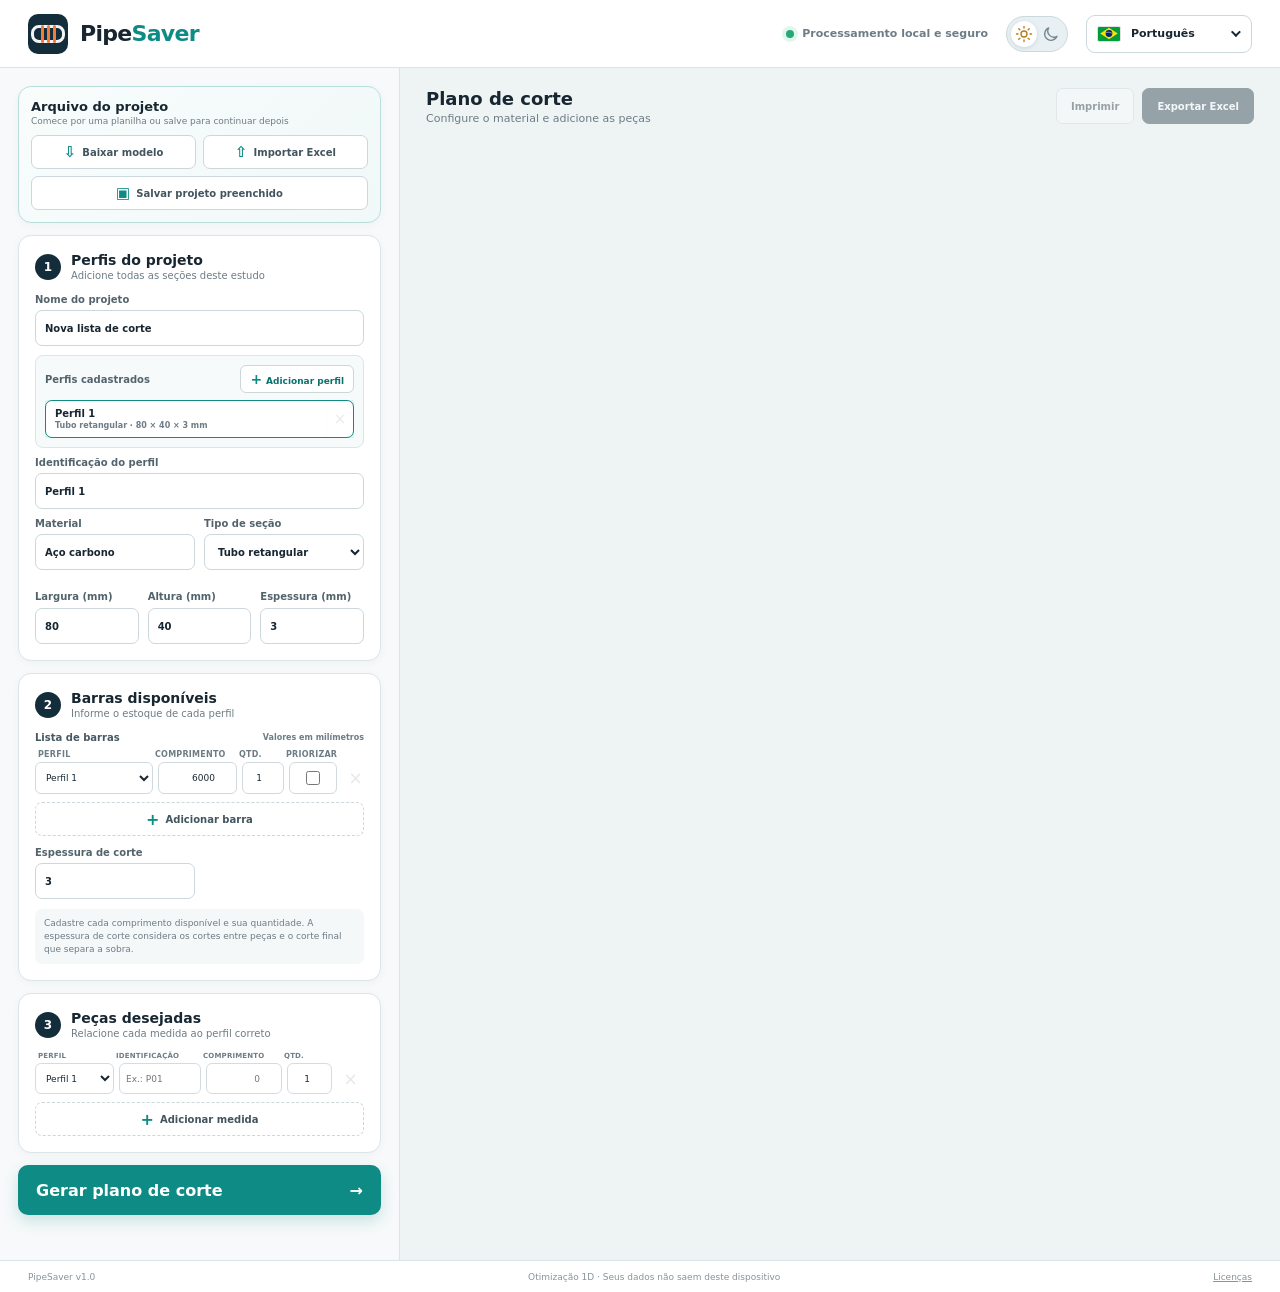
==== commit 78bce492: "Adiciona temas claro e escuro e reserva direitos do codigo proprio" ====
--- a/index.html
+++ b/index.html
@@ -1,11 +1,13 @@
 <!doctype html>
 <html lang="pt-BR">
 <head>
+  <script src="theme.js?v=1"></script>
   <meta charset="utf-8">
   <meta name="viewport" content="width=device-width, initial-scale=1">
   <meta name="description" content="PipeSaver — otimizador online de listas de corte para tubos, barras e perfis.">
   <title>PipeSaver — Lista de corte de tubos</title>
-  <link rel="stylesheet" href="styles.css">
+  <link rel="stylesheet" href="styles.css?v=20260930-theme">
+  <link rel="stylesheet" href="theme.css?v=1">
 </head>
 <body>
   <header class="topbar">
@@ -139,6 +141,6 @@
   <footer><span>PipeSaver v1.0</span><span data-i18n="footerPrivacy">Otimização 1D · Seus dados não saem deste dispositivo</span><a href="THIRD_PARTY_NOTICES.md" target="_blank" rel="noopener" data-i18n="licenses">Licenças</a></footer>
   <script src="vendor/xlsx.full.min.js"></script>
   <script src="i18n.js"></script>
-  <script src="app.js"></script>
+  <script src="app.js?v=20260930-theme"></script>
 </body>
 </html>
--- a/theme.css
+++ b/theme.css
@@ -0,0 +1,82 @@
+/* Theme controls and palette, shared across the Factory Toolbox projects. */
+:root{color-scheme:light}
+.theme-toggle{--theme-travel:28px;position:relative;isolation:isolate;display:inline-flex;align-items:center;justify-content:space-around;flex:0 0 auto;direction:ltr;width:62px;height:36px;padding:3px;border:1px solid #cbd9df;border-radius:20px;background:#e9f0f3;color:#738791;cursor:pointer;vertical-align:middle}
+.theme-toggle .theme-thumb{position:absolute;z-index:-1;top:4px;left:4px;width:26px;height:26px;background:#fff;border-radius:50%;box-shadow:0 1px 4px #172f3d22;transition:transform .2s ease,background .2s ease;pointer-events:none}
+.theme-toggle svg{width:18px;height:18px;fill:none;stroke:currentColor;stroke-width:1.8;stroke-linecap:round;stroke-linejoin:round;pointer-events:none}
+.theme-toggle .theme-sun{color:#b77b19}.theme-toggle:focus-visible{outline:3px solid #e49b58;outline-offset:3px}.theme-toggle:hover{border-color:#0b9a90}
+@media screen{
+ html[data-theme=dark]{color-scheme:dark;--ink:#e0ebf1;--muted:#a4bac7;--line:#324957;--surface:#192b37;--panel:#192b37;--bg:#101c26;--canvas:#111f2a;--teal:#42c4b8;--teal-dark:#6ad8cb;--teal-soft:#173b3b;--orange:#ff9a63;--orange-dark:#e48852;--blue:#83b6e2;--danger:#ff9a91;--shadow:0 8px 24px #0004}
+ html[data-theme=dark] .theme-toggle{background:#1c3545;border-color:#3b5b6c;color:#819aa9}
+ html[data-theme=dark] .theme-toggle .theme-thumb{transform:translateX(var(--theme-travel));background:#355c71;box-shadow:none}
+ html[data-theme=dark] .theme-toggle .theme-sun{color:#819aa9}html[data-theme=dark] .theme-toggle .theme-moon{color:#a5e7ef}
+}
+@media(max-width:760px){.theme-toggle{--theme-travel:20px;width:48px;height:30px;padding:2px}.theme-toggle .theme-thumb{top:3px;left:3px;width:22px;height:22px}.theme-toggle svg{width:16px;height:16px}}
+@media(prefers-reduced-motion:reduce){.theme-toggle .theme-thumb{transition:none}}
+@media print{.theme-toggle{display:none!important}}
+
+/* Screen-only overrides: paper, result geometry and printed output retain their colors. */
+@media screen{
+html[data-theme=dark] .topbar{background-color:#192b37}
+html[data-theme=dark] .brand-mark::before{border-top-color:#375360;border-right-color:#375360;border-bottom-color:#375360;border-left-color:#375360}
+html[data-theme=dark] .language-trigger{border-top-color:#375360;border-right-color:#375360;border-bottom-color:#375360;border-left-color:#375360;background-color:#192b37}
+html[data-theme=dark] .language-menu{border-top-color:#375360;border-right-color:#375360;border-bottom-color:#375360;border-left-color:#375360;background-color:#192b37}
+html[data-theme=dark] .language-menu button:hover,html[data-theme=dark] .language-menu button:focus{background-color:#193c3b}
+html[data-theme=dark] .sidebar{background-color:#192b37}
+html[data-theme=dark] .field{color:#a9bfcc}
+html[data-theme=dark] .field input,html[data-theme=dark] .field select{border-top-color:#375360;border-right-color:#375360;border-bottom-color:#375360;border-left-color:#375360;background-color:#192b37}
+html[data-theme=dark] .profile-switcher{border-top-color:#375360;border-right-color:#375360;border-bottom-color:#375360;border-left-color:#375360;background-color:#193c3b}
+html[data-theme=dark] .profile-list-heading{color:#a9bfcc}
+html[data-theme=dark] .profile-list-heading button{border-top-color:#375360;border-right-color:#375360;border-bottom-color:#375360;border-left-color:#375360;background-color:#192b37}
+html[data-theme=dark] .profile-list-item{border-top-color:#375360;border-right-color:#375360;border-bottom-color:#375360;border-left-color:#375360;background-color:#192b37}
+html[data-theme=dark] .profile-list-remove{border-left-color:#375360;color:#a9bfcc}
+html[data-theme=dark] .profile-list-remove:hover:not(:disabled){background-color:#3d3025}
+html[data-theme=dark] .field-help{background-color:#152530}
+html[data-theme=dark] .field-help strong{color:#a9bfcc}
+html[data-theme=dark] .stock-heading{color:#a9bfcc}
+html[data-theme=dark] .stock-row input,html[data-theme=dark] .stock-row select{border-top-color:#375360;border-right-color:#375360;border-bottom-color:#375360;border-left-color:#375360;background-color:#192b37}
+html[data-theme=dark] .stock-priority-label{border-top-color:#375360;border-right-color:#375360;border-bottom-color:#375360;border-left-color:#375360;background-color:#192b37}
+html[data-theme=dark] .remove-stock{color:#a9bfcc}
+html[data-theme=dark] .remove-stock:hover:not(:disabled){background-color:#3d3025}
+html[data-theme=dark] .save-project-button{border-top-color:#375360;border-right-color:#375360;border-bottom-color:#375360;border-left-color:#375360}
+html[data-theme=dark] .project-file-panel{border-top-color:#375360;border-right-color:#375360;border-bottom-color:#375360;border-left-color:#375360;background-image:linear-gradient(135deg, #193c3b, #193c3b)}
+html[data-theme=dark] .ghost-button,html[data-theme=dark] .add-row-button{border-top-color:#375360;border-right-color:#375360;border-bottom-color:#375360;border-left-color:#375360;background-color:#192b37;color:#a9bfcc}
+html[data-theme=dark] .cut-input{border-top-color:#375360;border-right-color:#375360;border-bottom-color:#375360;border-left-color:#375360;background-color:#192b37}
+html[data-theme=dark] .remove-cut{color:#a9bfcc}
+html[data-theme=dark] .remove-cut:hover:not(:disabled){background-color:#3d3025}
+html[data-theme=dark] .message.success{color:#7ee7c8}
+html[data-theme=dark] .secondary-button{border-top-color:#375360;border-right-color:#375360;border-bottom-color:#375360;border-left-color:#375360;background-color:#192b37}
+html[data-theme=dark] .metrics article{background-color:#192b37}
+html[data-theme=dark] .metric-icon.usage{background-color:#3d3025}
+html[data-theme=dark] .metric-icon.pieces{color:#9baeca;background-color:#21364d}
+html[data-theme=dark] .metric-icon.waste{color:#d8ba8d;background-color:#3d3025}
+html[data-theme=dark] .result-card{background-color:#192b37}
+html[data-theme=dark] .profile-badge{background-color:#152530;color:#a9bfcc}
+html[data-theme=dark] .profile-result-heading{background-color:#152530;color:#e0ebf1}
+html[data-theme=dark] .bar-label{color:#a9bfcc}
+html[data-theme=dark] .bar-waste-label strong{color:#a9bfcc}
+html[data-theme=dark] .result-table th{background-color:#192b37;color:#a9bfcc}
+html[data-theme=dark] .result-table td{border-bottom-color:#375360;color:#a9bfcc}
+html[data-theme=dark] .cut-chip{background-color:#152530}
+html[data-theme=dark] footer{background-color:#192b37;color:#a9bfcc}
+html[data-theme=dark] body{background:#101c26;color:#e0ebf1}
+html[data-theme=dark] .primary-button,html[data-theme=dark] .primary,html[data-theme=dark] .drawing-tools button[aria-pressed=true],html[data-theme=dark] .axis-buttons button.active{background:#197c76;color:#fff}
+html[data-theme=dark] .primary-button:hover,html[data-theme=dark] .primary:hover{background:#226e69}
+html[data-theme=dark] .language-menu button[aria-selected=true]{background:#226e69;color:#fff}
+html[data-theme=dark] .brand-mark,html[data-theme=dark] .section-heading>span,html[data-theme=dark] .empty-state>b{background:#244553;color:#fff}
+html[data-theme=dark] .loading{background:rgba(17,31,42,.96)}
+html[data-theme=dark] .orientation-axes text{stroke:#111f2a}
+html[data-theme=dark] .drawing-paper-wrap>svg{background:#fff;color:#172e3a;color-scheme:light}
+html[data-theme=dark] .empty-graphic i,html[data-theme=dark] .empty-graphic span{background:rgba(33,60,72,.75)}
+
+}
+
+@media(max-width:760px){.header-actions,.topbar-actions,.top-actions{gap:8px}}
+
+@media screen{
+ html[data-theme=dark] .sidebar{background:#13232e}
+ html[data-theme=dark] .workspace{background:#101c26}
+ html[data-theme=dark] .drop-zone{background:#152d38}
+ html[data-theme=dark] .drop-zone:hover{background:#1b3d43}
+ html[data-theme=dark] .brand-mark i{border-color:#e9f3f6}
+ html[data-theme=dark] .canvas-wrap{background-color:#111f2a;background-image:radial-gradient(#304959 1px,transparent 1px)}
+}
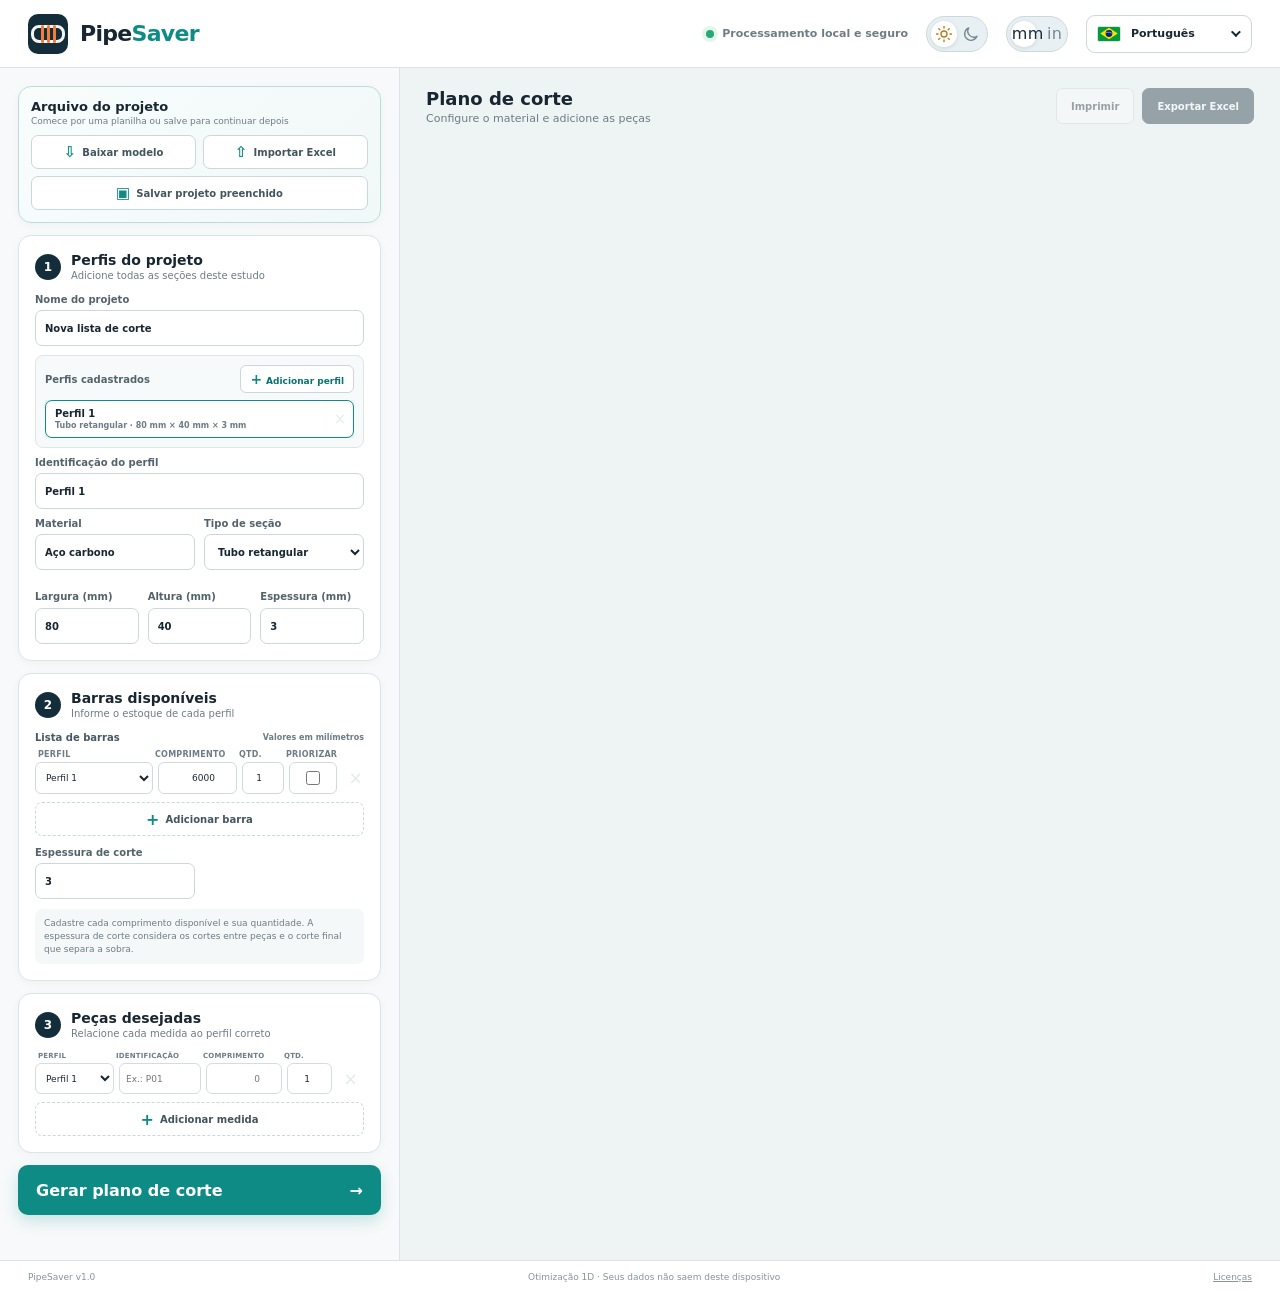
==== commit 0f5a7414: "feat: adiciona alternador metrico/imperial (mm/in) Introduz unit.js (mesmo padrao do theme.js) com u" ====
--- a/index.html
+++ b/index.html
@@ -2,6 +2,7 @@
 <html lang="pt-BR">
 <head>
   <script src="theme.js?v=1"></script>
+  <script src="unit.js?v=1"></script>
   <meta charset="utf-8">
   <meta name="viewport" content="width=device-width, initial-scale=1">
   <meta name="description" content="PipeSaver — otimizador online de listas de corte para tubos, barras e perfis.">
--- a/theme.css
+++ b/theme.css
@@ -13,6 +13,26 @@
 @media(max-width:760px){.theme-toggle{--theme-travel:20px;width:48px;height:30px;padding:2px}.theme-toggle .theme-thumb{top:3px;left:3px;width:22px;height:22px}.theme-toggle svg{width:16px;height:16px}}
 @media(prefers-reduced-motion:reduce){.theme-toggle .theme-thumb{transition:none}}
 @media print{.theme-toggle{display:none!important}}
+
+.unit-toggle{--unit-travel:28px;position:relative;isolation:isolate;display:inline-flex;align-items:center;justify-content:space-around;flex:0 0 auto;direction:ltr;width:62px;height:36px;padding:3px;border:1px solid #cbd9df;border-radius:20px;background:#e9f0f3;color:#738791;cursor:pointer;vertical-align:middle;font:700 11px/1 inherit;letter-spacing:.02em}
+.unit-toggle .unit-thumb{position:absolute;z-index:-1;top:4px;left:4px;width:26px;height:26px;background:#fff;border-radius:50%;box-shadow:0 1px 4px #172f3d22;transition:transform .2s ease,background .2s ease;pointer-events:none}
+.unit-toggle span.unit-mm,.unit-toggle span.unit-in{pointer-events:none;color:#738791}
+.unit-toggle span.unit-mm{color:#172f3d}
+.unit-toggle:focus-visible{outline:3px solid #e49b58;outline-offset:3px}.unit-toggle:hover{border-color:#0b9a90}
+html[data-unit=in] .unit-toggle .unit-thumb{transform:translateX(var(--unit-travel))}
+html[data-unit=in] .unit-toggle span.unit-mm{color:#738791}
+html[data-unit=in] .unit-toggle span.unit-in{color:#172f3d}
+@media screen{
+ html[data-theme=dark] .unit-toggle{background:#1c3545;border-color:#3b5b6c;color:#819aa9}
+ html[data-theme=dark] .unit-toggle .unit-thumb{background:#355c71;box-shadow:none}
+ html[data-theme=dark] .unit-toggle span.unit-mm{color:#e0ebf1}
+ html[data-theme=dark] .unit-toggle span.unit-in{color:#819aa9}
+ html[data-theme=dark][data-unit=in] .unit-toggle span.unit-mm{color:#819aa9}
+ html[data-theme=dark][data-unit=in] .unit-toggle span.unit-in{color:#e0ebf1}
+}
+@media(max-width:760px){.unit-toggle{--unit-travel:20px;width:48px;height:30px;padding:2px;font-size:9px}.unit-toggle .unit-thumb{top:3px;left:3px;width:22px;height:22px}}
+@media(prefers-reduced-motion:reduce){.unit-toggle .unit-thumb{transition:none}}
+@media print{.unit-toggle{display:none!important}}
 
 /* Screen-only overrides: paper, result geometry and printed output retain their colors. */
 @media screen{
